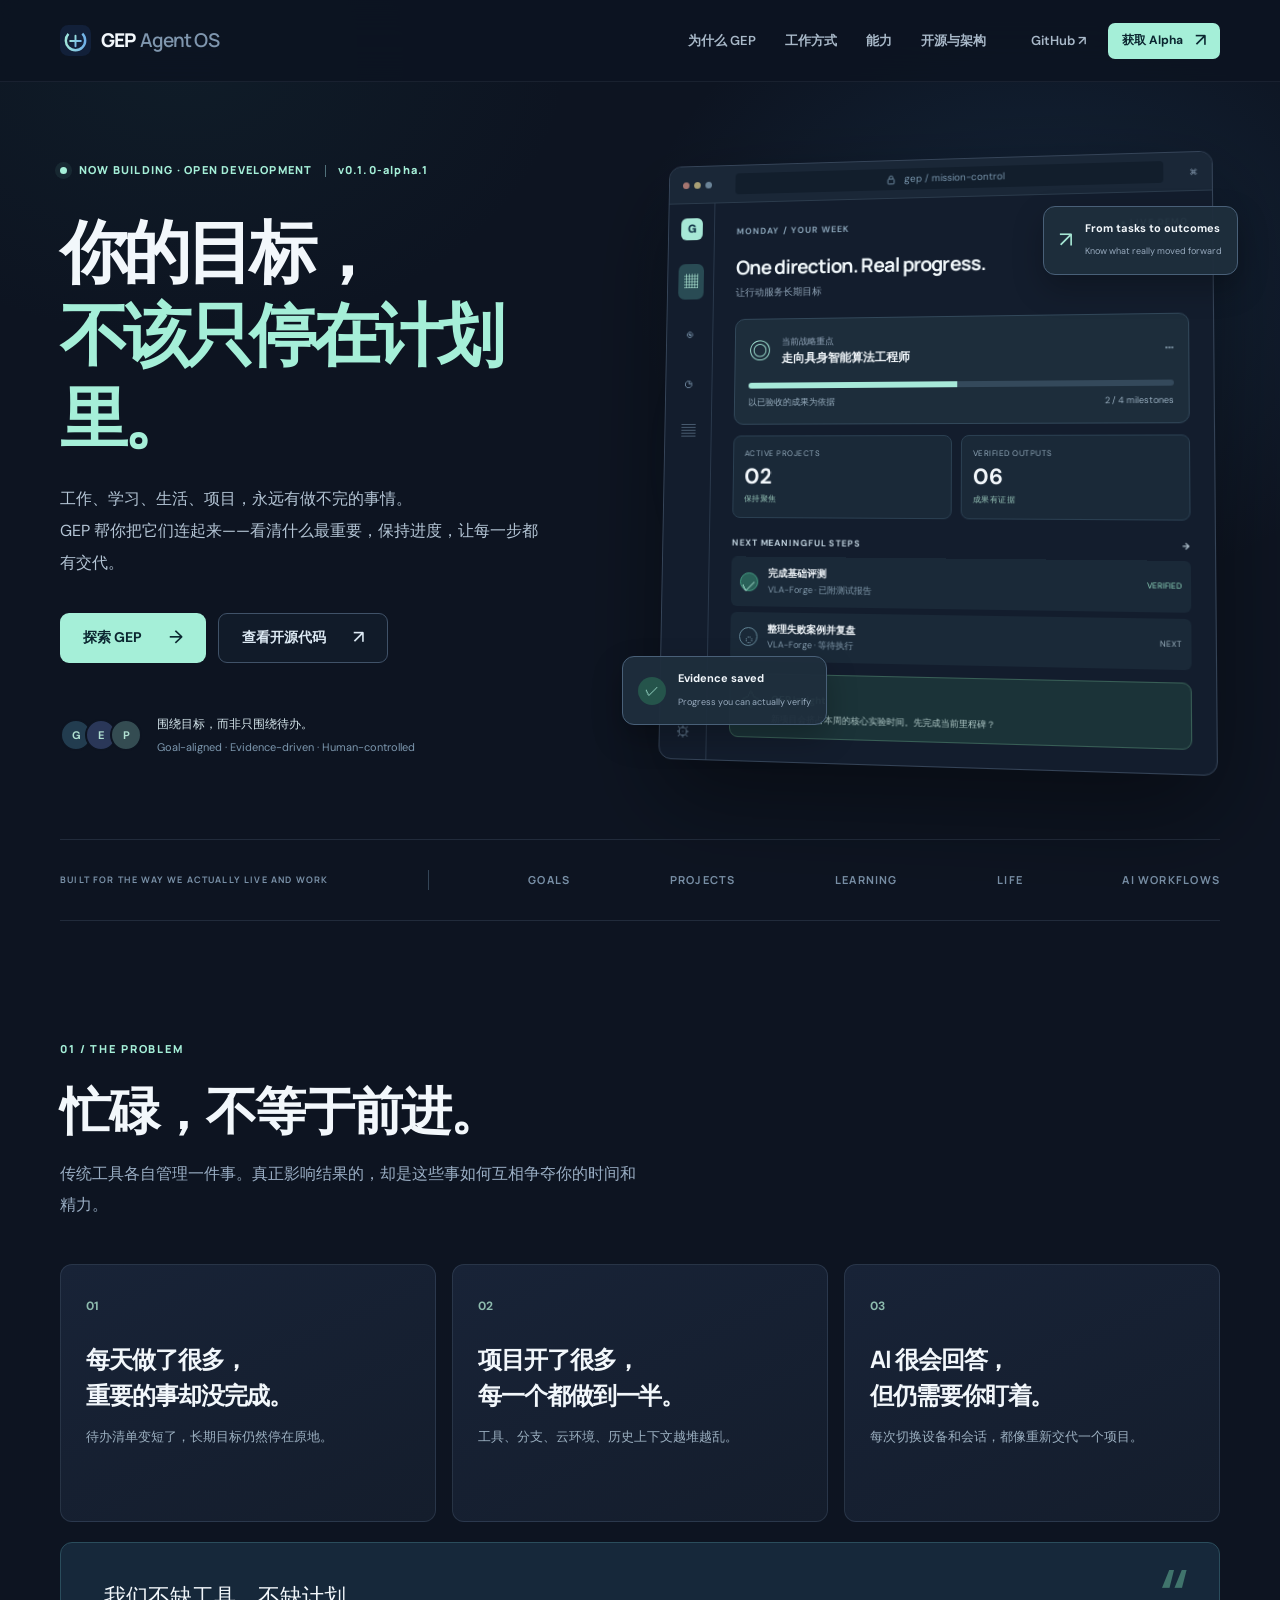
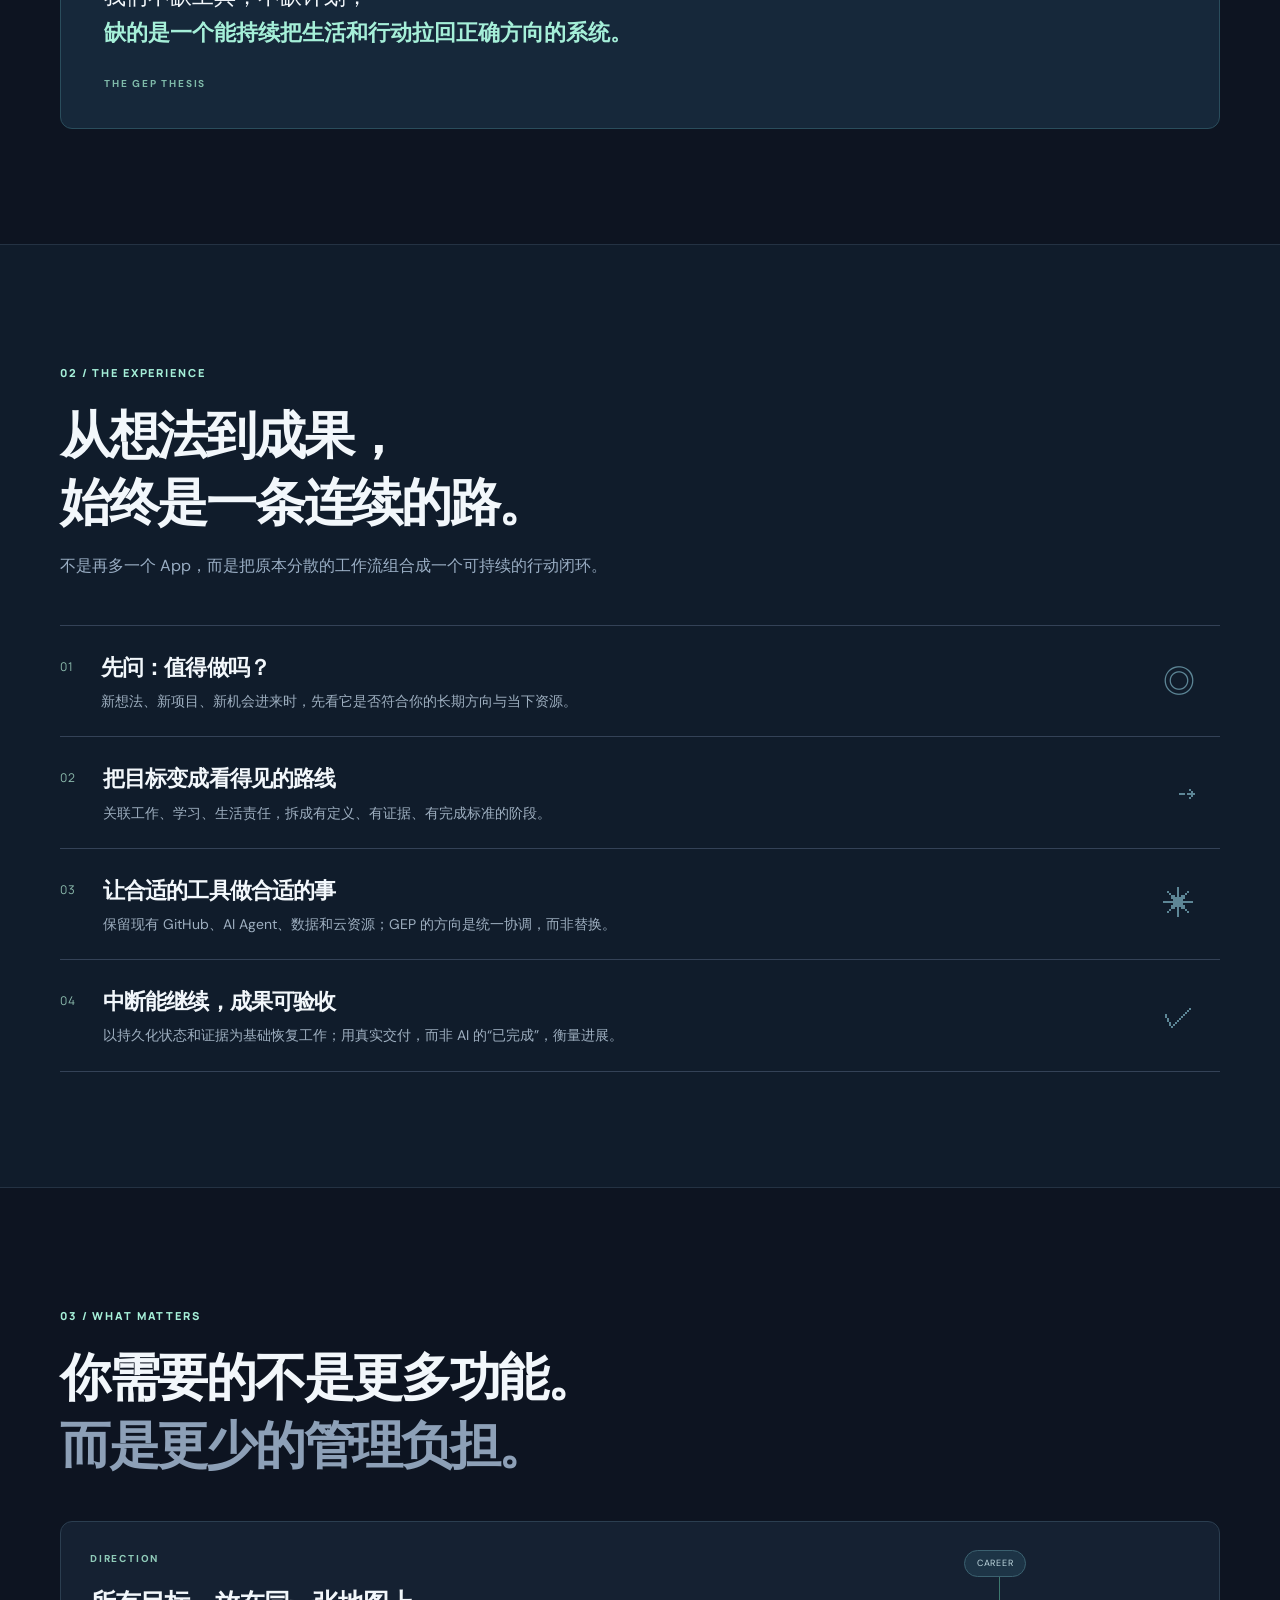
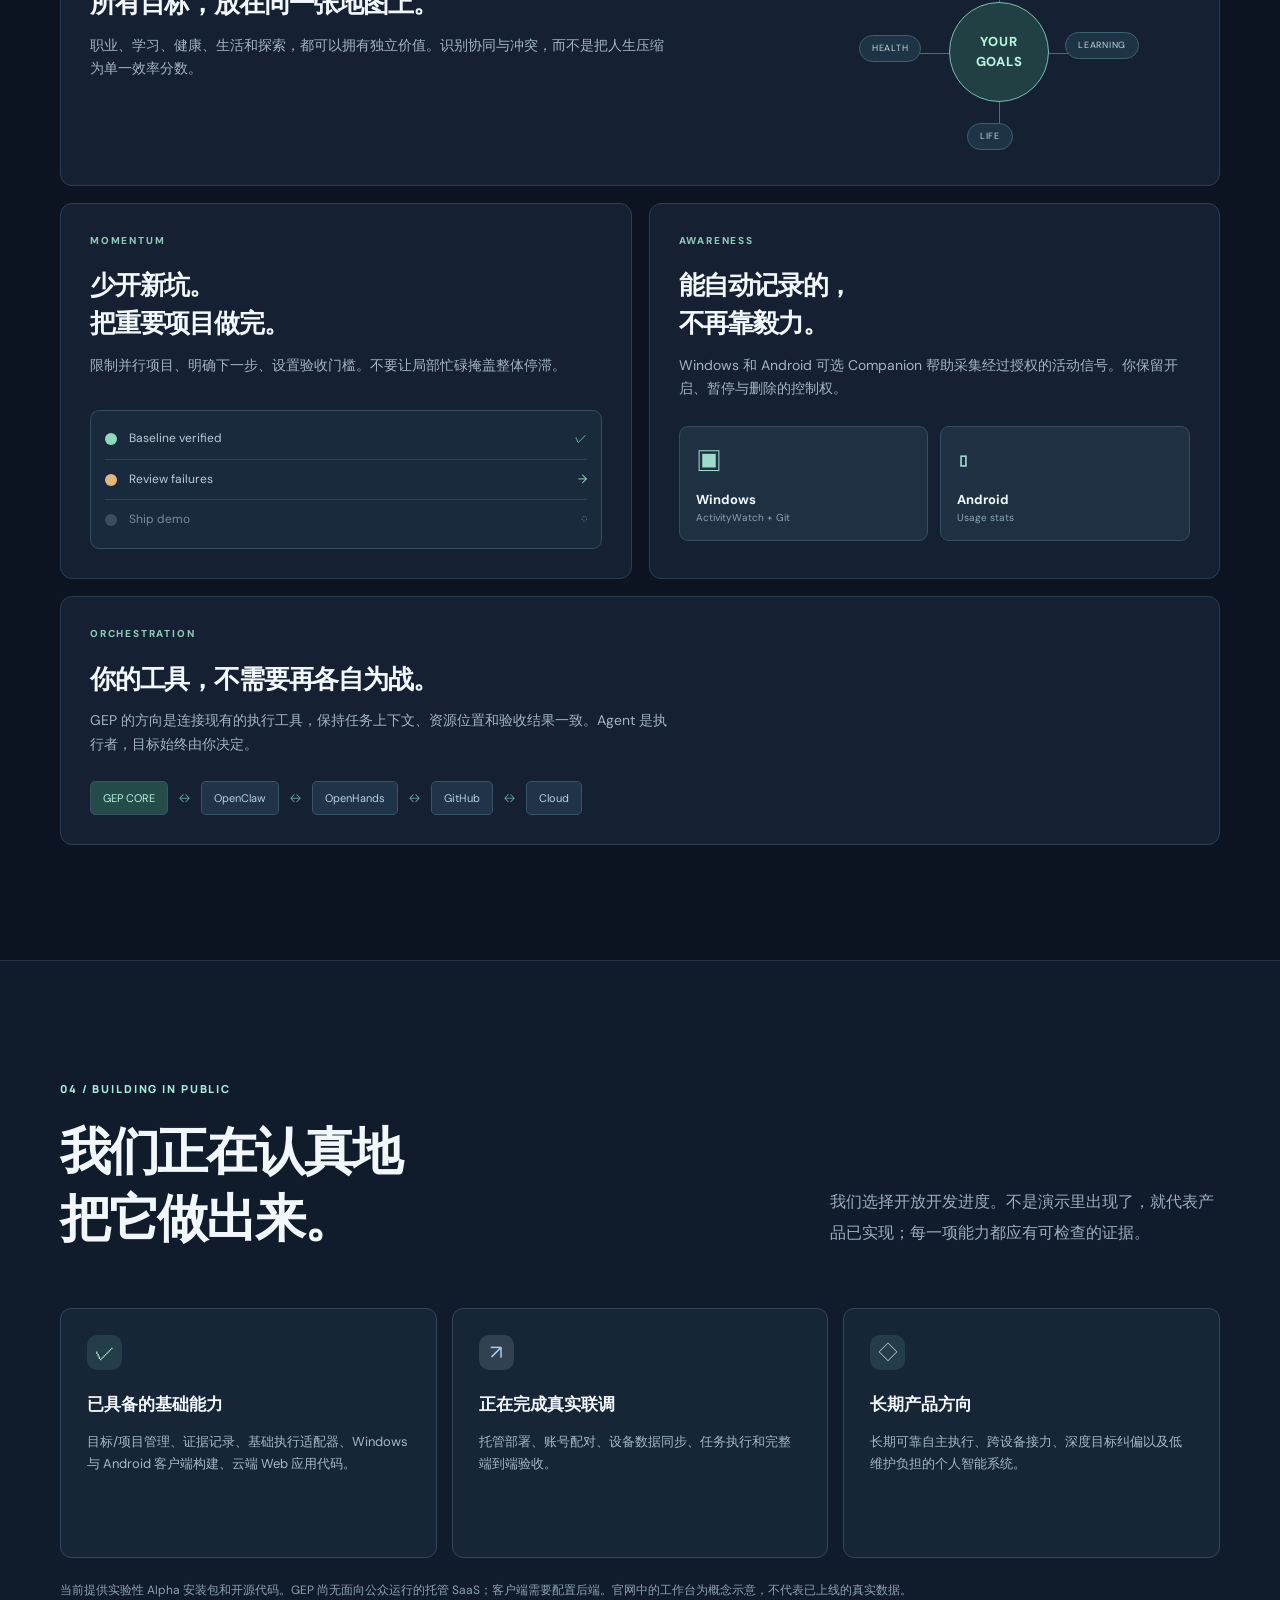
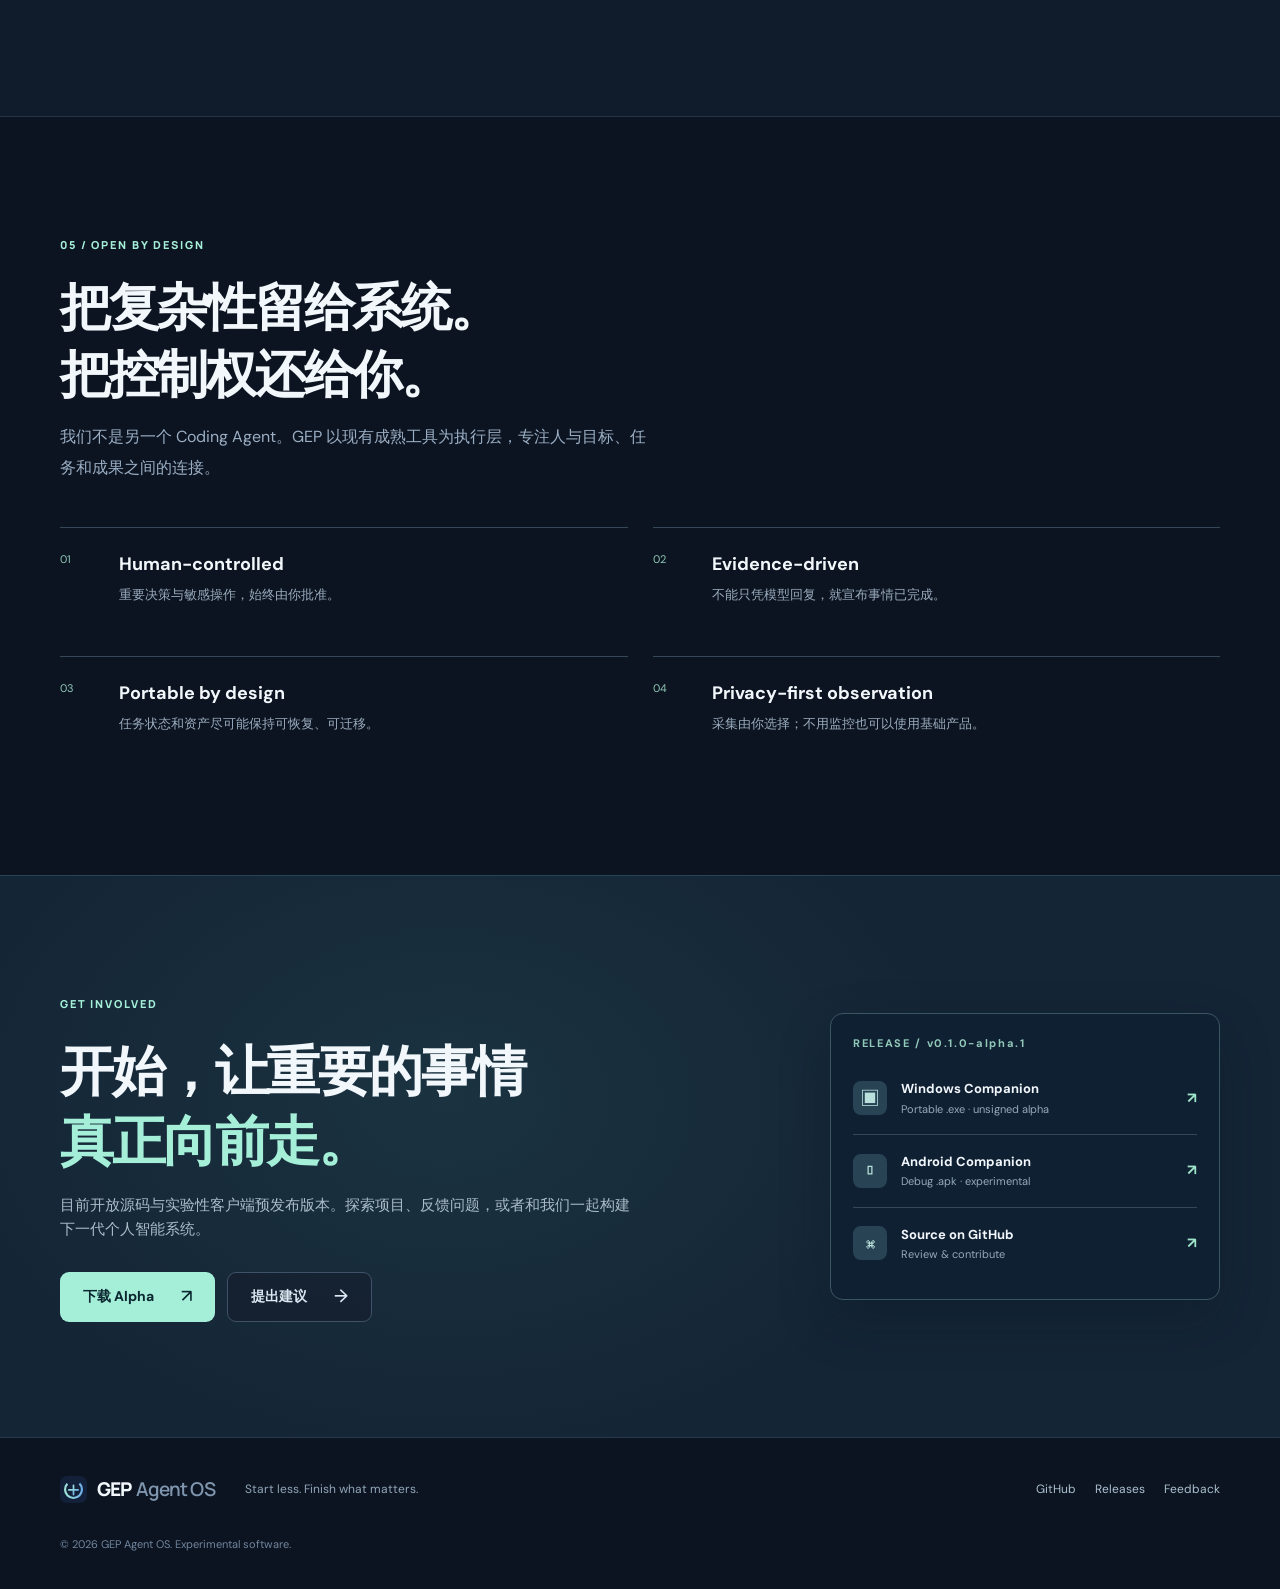
==== index.html @ a4c4f682 "deploy: publish GEP marketing website from site/ to gh-pages root" ====
<!doctype html>
<html lang="zh-CN">
<head>
<meta charset="utf-8"><meta name="viewport" content="width=device-width,initial-scale=1">
<meta name="theme-color" content="#101827">
<meta name="description" content="GEP Agent OS：把目标、工作、学习、生活和 AI 执行整合成一个持续推进的系统。不是做更多，而是做成真正重要的事。">
<meta property="og:type" content="website"><meta property="og:title" content="GEP Agent OS — 把重要的事，真正做成。">
<meta property="og:description" content="围绕长期目标，统筹任务、精力、AI 工具和成果的个人执行系统。">
<title>GEP Agent OS — 把重要的事，真正做成。</title>
<link rel="icon" href="assets/gep-mark.svg" type="image/svg+xml">
<link rel="stylesheet" href="styles.css">
</head>
<body>
<div class="ambient" aria-hidden="true"></div>
<header class="site-header"><div class="shell nav">
<a class="brand" href="#top" aria-label="GEP Agent OS 首页"><img src="assets/gep-mark.svg" width="31" height="31" alt=""><span>GEP<span class="brand-light">Agent OS</span></span></a>
<nav class="desktop-nav" aria-label="主导航"><a href="#problem">为什么 GEP</a><a href="#experience">工作方式</a><a href="#features">能力</a><a href="#open-source">开源与架构</a></nav>
<div class="nav-actions"><a href="https://github.com/Benjamindaoson/gep-agent-os" target="_blank" rel="noopener" class="nav-github">GitHub <span aria-hidden="true">↗</span></a><a class="btn btn-small btn-primary" href="#download">获取 Alpha <span>↗</span></a></div>
</div></header>
<main id="top">
<section class="hero shell">
<div class="hero-copy"><div class="eyebrow"><span class="status-dot"></span> NOW BUILDING · OPEN DEVELOPMENT <span class="eyebrow-divider"></span> v0.1.0-alpha.1</div>
<h1>你的目标，<br><em>不该只停在计划里。</em></h1>
<p class="hero-lead">工作、学习、生活、项目，永远有做不完的事情。<br class="break-desktop">GEP 帮你把它们连起来——看清什么最重要，保持进度，让每一步都有交代。</p>
<div class="hero-buttons"><a class="btn btn-primary" href="#experience">探索 GEP <span>→</span></a><a class="btn btn-outline" href="https://github.com/Benjamindaoson/gep-agent-os" target="_blank" rel="noopener">查看开源代码 <span>↗</span></a></div>
<div class="hero-proof"><div class="avatar-stack"><span>G</span><span>E</span><span>P</span></div><div>围绕目标，而非只围绕待办。<small>Goal-aligned · Evidence-driven · Human-controlled</small></div></div>
</div>
<div class="hero-visual" aria-label="GEP 产品概念工作台">
<div class="halo"></div>
<div class="mock-browser">
<div class="mock-bar"><div class="traffic"><i></i><i></i><i></i></div><span class="mock-address"><svg width="11" height="11" viewBox="0 0 24 24" fill="none" stroke="currentColor" stroke-width="2"><rect x="5" y="10" width="14" height="11" rx="2"/><path d="M8 10V7a4 4 0 0 1 8 0v3"/></svg> gep / mission-control</span><span class="bar-icon">⌘</span></div>
<div class="mock-app"><div class="mock-side"><div class="side-mark">G</div><div class="side-active">▦</div><div>◉</div><div>◷</div><div>▤</div><div class="side-bottom">⚙</div></div>
<div class="mock-content"><div class="mini-top"><span>MONDAY / YOUR WEEK</span><span class="mini-date">● LIVE DEMO</span></div>
<h3>One direction. Real progress.</h3><p class="mini-sub">让行动服务长期目标</p>
<div class="goal-panel"><div class="goal-heading"><span class="goal-symbol">◎</span><div><small>当前战略重点</small><strong>走向具身智能算法工程师</strong></div><span class="goal-more">⋯</span></div><div class="goal-meter"><span></span></div><div class="goal-foot"><span>以已验收的成果为依据</span><span>2 / 4 milestones</span></div></div>
<div class="mini-grid"><div class="stat"><small>ACTIVE PROJECTS</small><strong>02</strong><span>保持聚焦</span></div><div class="stat"><small>VERIFIED OUTPUTS</small><strong>06</strong><span>成果有证据</span></div></div>
<div class="mock-section-title">NEXT MEANINGFUL STEPS <span>→</span></div>
<div class="task-line"><span class="task-check done">✓</span><div><strong>完成基础评测</strong><small>VLA-Forge · 已附测试报告</small></div><span class="task-label">VERIFIED</span></div>
<div class="task-line"><span class="task-check">◌</span><div><strong>整理失败案例并复盘</strong><small>VLA-Forge · 等待执行</small></div><span class="task-label neutral">NEXT</span></div>
<div class="signal"><span>✧</span><div><strong>GEP Insight</strong><p>新项目会挤占本周的核心实验时间。先完成当前里程碑？</p></div></div>
</div></div>
</div>
<div class="floating-card float-top"><span>↗</span><div><strong>From tasks to outcomes</strong><small>Know what really moved forward</small></div></div>
<div class="floating-card float-bottom"><span class="green-round">✓</span><div><strong>Evidence saved</strong><small>Progress you can actually verify</small></div></div>
</div>
</section>
<div class="shell"><div class="trust-line"><span>BUILT FOR THE WAY WE ACTUALLY LIVE AND WORK</span><span class="trust-separator"></span><span>GOALS</span><span>PROJECTS</span><span>LEARNING</span><span>LIFE</span><span>AI WORKFLOWS</span></div></div>

<section id="problem" class="section shell"><div class="section-title"><span class="overline">01 / THE PROBLEM</span><h2>忙碌，不等于前进。</h2><p>传统工具各自管理一件事。真正影响结果的，却是这些事如何互相争夺你的时间和精力。</p></div>
<div class="pain-grid"><article class="pain-card"><span class="pain-icon">01</span><h3>每天做了很多，<br>重要的事却没完成。</h3><p>待办清单变短了，长期目标仍然停在原地。</p></article><article class="pain-card"><span class="pain-icon">02</span><h3>项目开了很多，<br>每一个都做到一半。</h3><p>工具、分支、云环境、历史上下文越堆越乱。</p></article><article class="pain-card"><span class="pain-icon">03</span><h3>AI 很会回答，<br>但仍需要你盯着。</h3><p>每次切换设备和会话，都像重新交代一个项目。</p></article></div>
<div class="problem-statement"><span class="quote-mark">“</span><p>我们不缺工具，不缺计划，<br><strong>缺的是一个能持续把生活和行动拉回正确方向的系统。</strong></p><span class="quote-foot">THE GEP THESIS</span></div>
</section>

<section id="experience" class="section band"><div class="shell"><div class="section-title"><span class="overline">02 / THE EXPERIENCE</span><h2>从想法到成果，<br>始终是一条连续的路。</h2><p>不是再多一个 App，而是把原本分散的工作流组合成一个可持续的行动闭环。</p></div>
<div class="steps"><div class="step"><div class="step-count">01</div><div><h3>先问：值得做吗？</h3><p>新想法、新项目、新机会进来时，先看它是否符合你的长期方向与当下资源。</p></div><span class="step-symbol">◎</span></div>
<div class="step"><div class="step-count">02</div><div><h3>把目标变成看得见的路线</h3><p>关联工作、学习、生活责任，拆成有定义、有证据、有完成标准的阶段。</p></div><span class="step-symbol">⇢</span></div>
<div class="step"><div class="step-count">03</div><div><h3>让合适的工具做合适的事</h3><p>保留现有 GitHub、AI Agent、数据和云资源；GEP 的方向是统一协调，而非替换。</p></div><span class="step-symbol">✳</span></div>
<div class="step"><div class="step-count">04</div><div><h3>中断能继续，成果可验收</h3><p>以持久化状态和证据为基础恢复工作；用真实交付，而非 AI 的“已完成”，衡量进展。</p></div><span class="step-symbol">✓</span></div></div></div></section>

<section id="features" class="section shell"><div class="section-title"><span class="overline">03 / WHAT MATTERS</span><h2>你需要的不是更多功能。<br><span class="muted-h2">而是更少的管理负担。</span></h2></div>
<div class="feature-grid">
<article class="feature feature-wide"><div class="feature-tag">DIRECTION</div><h3>所有目标，放在同一张地图上。</h3><p>职业、学习、健康、生活和探索，都可以拥有独立价值。识别协同与冲突，而不是把人生压缩为单一效率分数。</p><div class="goal-map" aria-hidden="true"><div class="map-center">YOUR<br>GOALS</div><div class="map-node n1">CAREER</div><div class="map-node n2">LEARNING</div><div class="map-node n3">LIFE</div><div class="map-node n4">HEALTH</div><div class="map-line m1"></div><div class="map-line m2"></div><div class="map-line m3"></div><div class="map-line m4"></div></div></article>
<article class="feature"><div class="feature-tag">MOMENTUM</div><h3>少开新坑。<br>把重要项目做完。</h3><p>限制并行项目、明确下一步、设置验收门槛。不要让局部忙碌掩盖整体停滞。</p><div class="stack"><div class="stack-row"><span class="stack-dot"></span><span>Baseline verified</span><span>✓</span></div><div class="stack-row"><span class="stack-dot pending"></span><span>Review failures</span><span>→</span></div><div class="stack-row dim"><span class="stack-dot empty"></span><span>Ship demo</span><span>◌</span></div></div></article>
<article class="feature"><div class="feature-tag">AWARENESS</div><h3>能自动记录的，<br>不再靠毅力。</h3><p>Windows 和 Android 可选 Companion 帮助采集经过授权的活动信号。你保留开启、暂停与删除的控制权。</p><div class="device-cards"><div><span>▣</span><strong>Windows</strong><small>ActivityWatch + Git</small></div><div><span>▯</span><strong>Android</strong><small>Usage stats</small></div></div></article>
<article class="feature feature-wide execution-feature"><div class="feature-tag">ORCHESTRATION</div><h3>你的工具，不需要再各自为战。</h3><p>GEP 的方向是连接现有的执行工具，保持任务上下文、资源位置和验收结果一致。Agent 是执行者，目标始终由你决定。</p><div class="tool-track"><span>GEP CORE</span><span>↔</span><span>OpenClaw</span><span>↔</span><span>OpenHands</span><span>↔</span><span>GitHub</span><span>↔</span><span>Cloud</span></div></article>
</div></section>

<section class="section band status-band" id="status"><div class="shell"><div class="split-heading"><div><span class="overline">04 / BUILDING IN PUBLIC</span><h2>我们正在认真地<br>把它做出来。</h2></div><p>我们选择开放开发进度。不是演示里出现了，就代表产品已实现；每一项能力都应有可检查的证据。</p></div>
<div class="status-grid">
<div class="status-card"><span class="status-mark done">✓</span><strong>已具备的基础能力</strong><p>目标/项目管理、证据记录、基础执行适配器、Windows 与 Android 客户端构建、云端 Web 应用代码。</p></div>
<div class="status-card"><span class="status-mark current">↗</span><strong>正在完成真实联调</strong><p>托管部署、账号配对、设备数据同步、任务执行和完整端到端验收。</p></div>
<div class="status-card"><span class="status-mark later">◇</span><strong>长期产品方向</strong><p>长期可靠自主执行、跨设备接力、深度目标纠偏以及低维护负担的个人智能系统。</p></div>
</div><p class="status-caption">当前提供实验性 Alpha 安装包和开源代码。GEP 尚无面向公众运行的托管 SaaS；客户端需要配置后端。官网中的工作台为概念示意，不代表已上线的真实数据。</p>
</div></section>

<section id="open-source" class="section shell"><div class="section-title"><span class="overline">05 / OPEN BY DESIGN</span><h2>把复杂性留给系统。<br>把控制权还给你。</h2><p>我们不是另一个 Coding Agent。GEP 以现有成熟工具为执行层，专注人与目标、任务和成果之间的连接。</p></div>
<div class="principles"><div><span>01</span><strong>Human-controlled</strong><p>重要决策与敏感操作，始终由你批准。</p></div><div><span>02</span><strong>Evidence-driven</strong><p>不能只凭模型回复，就宣布事情已完成。</p></div><div><span>03</span><strong>Portable by design</strong><p>任务状态和资产尽可能保持可恢复、可迁移。</p></div><div><span>04</span><strong>Privacy-first observation</strong><p>采集由你选择；不用监控也可以使用基础产品。</p></div></div></section>

<section id="download" class="section cta-section"><div class="shell cta-wrap"><div><span class="overline">GET INVOLVED</span><h2>开始，让重要的事情<br><em>真正向前走。</em></h2><p>目前开放源码与实验性客户端预发布版本。探索项目、反馈问题，或者和我们一起构建下一代个人智能系统。</p><div class="cta-buttons"><a class="btn btn-primary" href="https://github.com/Benjamindaoson/gep-agent-os/releases/tag/v0.1.0-alpha.1" target="_blank" rel="noopener">下载 Alpha <span>↗</span></a><a class="btn btn-outline" href="https://github.com/Benjamindaoson/gep-agent-os/issues" target="_blank" rel="noopener">提出建议 <span>→</span></a></div></div><div class="download-panel"><span class="panel-header">RELEASE / v0.1.0-alpha.1</span><a href="https://github.com/Benjamindaoson/gep-agent-os/releases/download/v0.1.0-alpha.1/GEP-Companion-Windows-x64.exe"><span>▣</span><div><strong>Windows Companion</strong><small>Portable .exe · unsigned alpha</small></div><b>↗</b></a><a href="https://github.com/Benjamindaoson/gep-agent-os/releases/download/v0.1.0-alpha.1/GEP-Companion-Android-debug.apk"><span>▯</span><div><strong>Android Companion</strong><small>Debug .apk · experimental</small></div><b>↗</b></a><a href="https://github.com/Benjamindaoson/gep-agent-os"><span>⌘</span><div><strong>Source on GitHub</strong><small>Review & contribute</small></div><b>↗</b></a></div></div></section>
</main>
<footer class="site-footer"><div class="shell footer-inner"><a class="brand" href="#top"><img src="assets/gep-mark.svg" width="27" height="27" alt=""><span>GEP<span class="brand-light">Agent OS</span></span></a><span>Start less. Finish what matters.</span><div><a href="https://github.com/Benjamindaoson/gep-agent-os">GitHub</a><a href="https://github.com/Benjamindaoson/gep-agent-os/releases">Releases</a><a href="https://github.com/Benjamindaoson/gep-agent-os/issues">Feedback</a></div><small>© <span id="year">2026</span> GEP Agent OS. Experimental software.</small></div></footer>
<script>document.getElementById('year').textContent=new Date().getFullYear();</script>
</body></html>
---- styles.css ----
@import url('https://fonts.googleapis.com/css2?family=DM+Sans:wght@400;500;600;700&family=Manrope:wght@400;500;600;700;800&display=swap');
:root{--bg:#0d1421;--panel:#131d2d;--panel2:#182337;--line:rgba(172,199,227,.13);--white:#f2f7fb;--muted:#9aaec4;--mint:#a5efd8;--blue:#86bce9}
*{box-sizing:border-box}html{scroll-behavior:smooth;scroll-padding-top:90px}body{margin:0;background:var(--bg);color:var(--white);font-family:'DM Sans','Arial','PingFang SC','Microsoft Yahei',sans-serif;font-size:15px;line-height:1.65;overflow-x:hidden}a{text-decoration:none;color:inherit}button,a{-webkit-tap-highlight-color:transparent}a:focus-visible{outline:2px solid var(--mint);outline-offset:5px;border-radius:4px}.shell{width:min(1160px,calc(100% - 52px));margin:0 auto}.ambient{position:absolute;z-index:-1;width:100%;height:920px;top:0;pointer-events:none;background:radial-gradient(ellipse 540px 430px at 81% 30%,rgba(46,107,160,.19),transparent 75%),radial-gradient(ellipse 520px 380px at 14% 6%,rgba(32,84,90,.13),transparent 75%)}
.site-header{height:82px;border-bottom:1px solid rgba(174,195,216,.08);position:sticky;top:0;z-index:50;background:rgba(13,20,33,.88);backdrop-filter:blur(20px)}.nav{height:100%;display:flex;align-items:center;gap:45px}.brand{display:inline-flex;align-items:center;gap:10px;font-family:Manrope,sans-serif;font-weight:800;white-space:nowrap;letter-spacing:-.06em;font-size:19px}.brand img{display:block}.brand-light{color:#7f96ae;font-weight:600;margin-left:5px;letter-spacing:-.045em}.desktop-nav{display:flex;gap:29px;align-items:center;margin-left:auto}.desktop-nav a,.nav-github{color:#a9b9c9;font-size:13px;font-weight:600;transition:color .2s}.desktop-nav a:hover,.nav-github:hover{color:#fff}.nav-actions{display:flex;gap:22px;align-items:center}.btn{display:inline-flex;align-items:center;justify-content:center;gap:27px;min-height:50px;padding:0 23px;border-radius:9px;font-size:14px;font-weight:700;transition:transform .2s,background .2s,box-shadow .2s}.btn:hover{transform:translateY(-2px)}.btn span{font-size:18px;font-weight:500}.btn-primary{background:var(--mint);color:#0b2630}.btn-primary:hover{box-shadow:0 9px 35px rgba(142,231,202,.13);background:#baffdf}.btn-outline{border:1px solid #405268;background:rgba(20,30,46,.7);color:#dce9f3}.btn-outline:hover{background:#1e3043}.btn-small{min-height:36px;padding:0 14px;gap:12px;border-radius:7px;font-size:12px}
.hero{min-height:675px;display:grid;grid-template-columns:.98fr 1.02fr;gap:30px;align-items:center;padding-top:72px;padding-bottom:76px}.hero-copy{position:relative;z-index:2}.eyebrow,.overline{font-size:11px;letter-spacing:.17em;color:var(--mint);font-family:Manrope,Arial,sans-serif;font-weight:800}.eyebrow{display:flex;align-items:center;gap:12px;letter-spacing:.11em}.status-dot{width:7px;height:7px;background:var(--mint);border-radius:50%;box-shadow:0 0 0 5px rgba(142,231,202,.08)}.eyebrow-divider{width:1px;height:12px;background:#51717b}.hero h1,h2,h3{font-family:Manrope,'PingFang SC','Microsoft Yahei',sans-serif;letter-spacing:-.045em}.hero h1{font-size:clamp(43px,5.3vw,70px);line-height:1.23;letter-spacing:-.075em;font-weight:800;margin:29px 0 24px}.hero h1 em,.cta-wrap h2 em{font-style:normal;color:var(--mint)}.hero-lead{max-width:490px;font-size:16px;line-height:2;color:#b4c5d5;margin:0}.hero-buttons{display:flex;gap:12px;margin-top:34px}.hero-proof{display:flex;align-items:center;gap:15px;margin-top:52px;font-size:12px;color:#d6e7ed}.hero-proof small{display:block;color:#7c97ae;margin-top:3px;font-size:11px}.avatar-stack{display:flex;padding-left:7px}.avatar-stack span{width:32px;height:32px;border-radius:50%;background:#223c4f;border:2px solid #0d1421;margin-left:-7px;display:flex;align-items:center;justify-content:center;font-weight:700;color:#b0dfd1;font-size:11px}.avatar-stack span:nth-child(2){background:#2a3758}.avatar-stack span:nth-child(3){background:#344c52}
.hero-visual{position:relative;min-height:505px;display:flex;align-items:center;justify-content:center}.halo{position:absolute;width:600px;height:530px;background:radial-gradient(ellipse,rgba(58,119,174,.22),transparent 66%);filter:blur(10px)}.mock-browser{position:relative;width:100%;max-width:554px;transform:perspective(1050px) rotateY(-6deg) rotateX(3deg);box-shadow:0 38px 95px rgba(0,0,0,.42);border:1px solid #354458;border-radius:13px;overflow:hidden;background:#131d2d}.mock-bar{height:39px;background:#1a2737;border-bottom:1px solid #2b3b4c;display:flex;align-items:center;padding:0 14px;gap:25px}.traffic{display:flex;gap:5px}.traffic i{height:7px;width:7px;background:#6b8498;border-radius:50%}.traffic i:first-child{background:#a57570}.traffic i:nth-child(2){background:#a9a075}.mock-address{height:22px;background:#121e2c;border-radius:4px;display:flex;gap:8px;align-items:center;justify-content:center;flex:1;color:#7895ac;font-size:10px}.bar-icon{color:#6f8296}.mock-app{display:flex;min-height:401px}.mock-side{width:49px;border-right:1px solid #2a394c;display:flex;align-items:center;flex-direction:column;gap:25px;padding-top:15px;font-size:15px;color:#6e879e}.side-mark{height:23px;width:23px;border-radius:6px;background:#a7e8d6;color:#123547;display:grid;place-items:center;font-weight:900;font-size:12px}.side-active{color:#b9f3de;background:#294b54;padding:6px;border-radius:7px}.side-bottom{margin-top:auto;margin-bottom:15px}.mock-content{flex:1;min-width:0;padding:23px}.mini-top{font-size:9px;letter-spacing:.12em;color:#88a2b6;display:flex;justify-content:space-between;font-weight:700}.mini-date{color:#98e2cd}.mock-content h3{margin:13px 0 0;font-size:20px;color:#f0f7fa}.mini-sub{font-size:10px;color:#90a4b7;margin:2px 0 19px}.goal-panel{background:#1d2d3b;border:1px solid #32485a;border-radius:10px;padding:14px}.goal-heading{display:flex;gap:11px;align-items:center}.goal-symbol{font-size:23px;color:#a6ead9}.goal-heading div{flex:1}.goal-heading small{display:block;color:#94a7bb;font-size:9px}.goal-heading strong{display:block;font-size:12px}.goal-more{color:#8299aa}.goal-meter{height:6px;border-radius:8px;background:#34495b;overflow:hidden;margin-top:13px}.goal-meter span{display:block;width:50%;height:100%;background:#a7e9d9}.goal-foot{display:flex;justify-content:space-between;color:#99afc0;font-size:9px;margin-top:7px}.mini-grid{display:grid;grid-template-columns:1fr 1fr;gap:9px;margin:11px 0 18px}.stat{background:#1a2938;border:1px solid #2b4052;border-radius:8px;padding:11px}.stat small,.stat span{font-size:8px;color:#93aabb;display:block;letter-spacing:.06em}.stat strong{display:block;font-size:22px;line-height:1.5}.stat span{color:#99c7ba}.mock-section-title{font-size:9px;letter-spacing:.1em;font-weight:700;color:#bdcfdb;display:flex;justify-content:space-between;margin-bottom:7px}.task-line{display:flex;gap:10px;align-items:center;background:#1a2938;border-radius:6px;padding:9px;margin-bottom:6px}.task-check{border:1px solid #638697;width:19px;height:19px;border-radius:50%;display:grid;place-items:center;color:#95b8c9}.task-check.done{background:#2a6159;border-color:#449b82;color:#c5ffeb}.task-line div{flex:1}.task-line strong{font-size:10px;display:block}.task-line small{font-size:9px;color:#829aac;display:block}.task-label{font-size:8px;color:#98e3c7}.task-label.neutral{color:#9fb5c3}.signal{display:flex;gap:11px;padding:11px 12px;border:1px solid #396057;background:#1b3338;border-radius:9px;margin-top:12px}.signal>span{color:#a3f1d1;font-size:19px}.signal strong{font-size:10px;color:#b1f1d4}.signal p{font-size:9px;margin:2px 0 0;line-height:1.5;color:#b3ccca}.floating-card{position:absolute;z-index:4;background:rgba(31,46,61,.96);border:1px solid #496078;box-shadow:0 13px 30px rgba(0,0,0,.25);border-radius:12px;padding:12px 15px;display:flex;align-items:center;gap:12px}.floating-card>span{font-size:22px;color:#a6e6d4}.floating-card strong{font-size:11px;display:block}.floating-card small{font-size:9px;color:#98abbe}.float-top{right:-18px;top:52px}.float-bottom{left:-22px;bottom:38px}.green-round{display:grid;place-items:center;background:#25544b;border-radius:50%;height:28px;width:28px;font-size:14px!important}
.trust-line{min-height:82px;display:flex;align-items:center;justify-content:space-between;gap:15px;border-top:1px solid var(--line);border-bottom:1px solid var(--line);color:#7990a7;font-family:Manrope,sans-serif;font-weight:700;font-size:11px;letter-spacing:.11em}.trust-line>span:first-child{font-size:9px;letter-spacing:.13em}.trust-separator{height:20px;width:1px;background:#344557}
.section{padding:115px 0}.section-title{max-width:660px;margin-bottom:44px}.section-title h2,.split-heading h2{font-size:clamp(34px,4.4vw,51px);line-height:1.32;font-weight:800;margin:15px 0 14px}.section-title p,.split-heading>p{color:var(--muted);font-size:16px;line-height:1.9;max-width:590px}.pain-grid{display:grid;grid-template-columns:repeat(3,1fr);gap:16px}.pain-card{padding:28px 25px 35px;border:1px solid var(--line);background:linear-gradient(155deg,#182337,#141d2c);border-radius:12px;min-height:258px}.pain-icon{font-size:12px;color:#8dbbae;font-weight:700}.pain-card h3{font-size:24px;line-height:1.5;margin:23px 0 13px}.pain-card p{color:#9cb0c1;font-size:13px;margin:0}.problem-statement{margin-top:20px;background:#16283a;border:1px solid #2a4d5c;border-radius:12px;padding:36px 43px;position:relative}.quote-mark{position:absolute;top:16px;right:30px;font-size:80px;color:#40746c;line-height:1}.problem-statement p{font-size:22px;line-height:1.65;margin:0}.problem-statement strong{color:var(--mint)}.quote-foot{font-size:10px;letter-spacing:.18em;color:#80bbaa;display:block;margin-top:24px;font-weight:700}
.band{background:#101c2b;border-top:1px solid var(--line);border-bottom:1px solid var(--line)}.steps{border-top:1px solid #344257}.step{display:flex;gap:28px;align-items:center;border-bottom:1px solid #344257;padding:23px 0}.step-count{font-size:12px;color:#8cbbad;font-family:Manrope;letter-spacing:.06em;align-self:flex-start;padding-top:8px}.step>div:nth-child(2){flex:1}.step h3{font-size:22px;margin:0 0 5px}.step p{color:#9eafc0;margin:0;max-width:720px;font-size:14px}.step-symbol{font-size:32px;color:#5d8696;margin-right:25px}
.muted-h2{color:#8da0b7}.feature-grid{display:grid;grid-template-columns:1fr 1fr;gap:17px}.feature{background:#152132;border:1px solid #2b3e50;border-radius:12px;padding:29px;min-height:320px;overflow:hidden;position:relative}.feature-wide{grid-column:span 2;min-height:265px}.feature-tag{font-size:10px;letter-spacing:.18em;color:#8fcab8;font-weight:800}.feature h3{font-size:26px;line-height:1.45;margin:17px 0 12px}.feature p{font-size:14px;color:#a1b4c6;max-width:580px;margin:0}.goal-map{position:absolute;right:80px;top:18px;height:220px;width:280px}.map-center{height:100px;width:100px;display:grid;place-content:center;text-align:center;line-height:1.5;position:absolute;left:90px;top:62px;border:1px solid #75bdae;border-radius:50%;background:#214044;color:#b9f4df;font-weight:800;letter-spacing:.06em;font-size:13px;z-index:2}.map-node{position:absolute;border:1px solid #3b6170;background:#1d3446;color:#bfd8df;border-radius:20px;padding:5px 12px;font-size:9px;letter-spacing:.08em;z-index:3}.n1{top:10px;left:105px}.n2{top:92px;right:0}.n3{bottom:10px;left:108px}.n4{top:95px;left:0}.map-line{width:1px;height:65px;background:#3c786e;position:absolute;left:140px;top:21px}.m2{transform:rotate(90deg);top:81px;left:198px}.m3{top:145px}.m4{transform:rotate(90deg);top:81px;left:82px}.stack{margin-top:33px;background:#192a3c;border:1px solid #344c5f;border-radius:9px;padding:8px 14px}.stack-row{display:flex;align-items:center;gap:12px;padding:10px 0;border-bottom:1px solid #2d4556;color:#b7cbda;font-size:12px}.stack-row:last-child{border:0}.stack-row span:last-child{margin-left:auto;color:#94d9c1}.stack-row.dim{opacity:.6}.stack-dot{height:12px;width:12px;border-radius:50%;background:#8fd9bd}.stack-dot.pending{background:#e0b87e}.stack-dot.empty{background:#526779}.device-cards{display:flex;gap:12px;margin-top:26px}.device-cards>div{background:#1f3043;border:1px solid #334e63;border-radius:9px;display:flex;flex-direction:column;padding:13px 16px;flex:1}.device-cards span{font-size:26px;color:#9cdbcc}.device-cards strong{font-size:13px;margin-top:6px}.device-cards small{color:#8ca4b9;font-size:10px}.execution-feature{min-height:245px}.tool-track{display:flex;align-items:center;flex-wrap:wrap;gap:9px;margin-top:25px}.tool-track span{background:#203348;color:#b6d2df;border:1px solid #365568;border-radius:5px;padding:7px 12px;font-size:11px}.tool-track span:nth-child(even){border:0;background:transparent;color:#66a69d;padding:2px}.tool-track span:first-child{background:#264c49;color:#b3f5df}
.split-heading{display:flex;justify-content:space-between;align-items:end;gap:50px;margin-bottom:44px}.split-heading>p{max-width:390px}.status-grid{display:grid;grid-template-columns:repeat(3,1fr);gap:15px}.status-card{border:1px solid #33465b;background:#172637;border-radius:11px;padding:26px;min-height:250px}.status-card strong{font-size:17px;display:block;margin-top:20px}.status-card p{font-size:13px;color:#a3b8c8}.status-mark{display:grid;place-items:center;height:35px;width:35px;border-radius:10px;background:#233e48;color:#aaf3da;font-size:20px}.status-mark.current{background:#324151;color:#a6cdef}.status-mark.later{color:#c6cddc}.status-caption{font-size:12px;color:#8da2b2;margin:23px 0 0}.principles{display:grid;grid-template-columns:1fr 1fr;gap:25px}.principles>div{padding:22px 0;border-top:1px solid #34485a;display:grid;grid-template-columns:43px 1fr;column-gap:16px}.principles span{font-size:11px;color:#8fc8b6}.principles strong{font-size:18px}.principles p{grid-column:2;margin:4px 0;color:#9aacbe;font-size:13px}
.cta-section{background:radial-gradient(ellipse 600px 420px at 35% 40%,rgba(54,106,107,.20),transparent 85%),#142536;border-top:1px solid #284556}.cta-wrap{display:grid;grid-template-columns:1fr 390px;gap:70px;align-items:center}.cta-wrap h2{font-size:clamp(36px,4.7vw,54px);line-height:1.3;margin:18px 0}.cta-wrap p{max-width:570px;color:#aabdc9;font-size:15px}.cta-buttons{display:flex;gap:12px;flex-wrap:wrap;margin-top:30px}.download-panel{background:#102033;border:1px solid #3a5564;border-radius:13px;padding:20px 22px;box-shadow:0 20px 50px #0c142448}.panel-header{display:block;font-size:11px;letter-spacing:.15em;color:#91c9b9;font-weight:700;margin-bottom:10px}.download-panel a{display:flex;gap:14px;align-items:center;padding:16px 0;border-bottom:1px solid #34485a}.download-panel a:last-child{border:0}.download-panel a>span{width:34px;height:34px;background:#274354;border-radius:8px;display:grid;place-items:center;color:#b8dfda;font-size:20px}.download-panel a>div{flex:1}.download-panel strong{display:block;font-size:13px}.download-panel small{display:block;color:#94a9bb;font-size:11px}.download-panel b{color:#9ee5c9}.download-panel a:hover strong{color:var(--mint)}
.site-footer{border-top:1px solid #283849;padding:36px 0}.footer-inner{display:flex;align-items:center;gap:30px;flex-wrap:wrap}.footer-inner>span{color:#91a6b8;font-size:12px}.footer-inner>div{margin-left:auto;display:flex;gap:19px;color:#abc0cf;font-size:12px}.footer-inner a:hover{color:var(--mint)}.footer-inner small{flex-basis:100%;color:#71869e;font-size:11px}
@media(max-width:1100px){.desktop-nav{gap:15px}.nav{gap:18px}.goal-map{right:0;opacity:.7}.hero h1{font-size:55px}.float-top{right:0}.float-bottom{left:0}}@media(max-width:900px){.desktop-nav{display:none}.nav-actions{margin-left:auto}.hero{grid-template-columns:1fr;gap:25px;padding-top:70px}.hero-visual{max-width:590px;margin:0 auto;width:100%;min-height:480px}.hero h1{font-size:clamp(43px,7vw,62px)}.trust-line{flex-wrap:wrap;justify-content:center;padding:20px 0}.trust-line>span:first-child{width:100%;text-align:center}.trust-separator{display:none}.cta-wrap{grid-template-columns:1fr;gap:40px}.download-panel{max-width:530px}.goal-map{right:30px}}@media(max-width:650px){.shell{width:calc(100% - 36px)}.site-header{height:67px}.nav-github{display:none}.hero{padding:55px 0 55px;min-height:0}.hero h1{font-size:44px;margin:22px 0}.hero-lead{font-size:14px}.break-desktop{display:none}.hero-buttons{gap:9px;flex-wrap:wrap}.btn{padding:0 17px;font-size:12px;min-height:46px;gap:12px}.hero-proof{margin-top:31px}.hero-visual{min-height:375px}.mock-browser{transform:none;max-width:500px}.mock-app{min-height:370px}.mock-content{padding:14px}.mock-side{width:35px}.goal-panel{padding:10px}.floating-card{display:none}.mini-top{font-size:8px}.mock-content h3{font-size:17px}.mini-grid{margin-bottom:12px}.goal-foot{font-size:8px}.trust-line{font-size:9px;gap:13px}.section{padding:78px 0}.section-title{margin-bottom:27px}.section-title h2,.split-heading h2{font-size:34px}.section-title p{font-size:14px}.pain-grid,.status-grid,.feature-grid,.principles{grid-template-columns:1fr}.pain-card{min-height:0;padding:26px}.pain-card h3{font-size:23px}.problem-statement{padding:28px 24px}.problem-statement p{font-size:18px}.step{gap:12px}.step h3{font-size:18px}.step p{font-size:12px}.step-symbol{display:none}.feature-wide{grid-column:auto}.feature{min-height:300px}.goal-map{position:relative;right:auto;top:auto;margin:30px auto 0}.feature-wide{min-height:0}.execution-feature{min-height:0}.tool-track{gap:5px}.tool-track span{font-size:9px;padding:5px 7px}.split-heading{display:block}.status-grid{gap:12px}.status-card{min-height:0}.principles{gap:0}.cta-wrap h2{font-size:35px}.footer-inner{gap:18px}.footer-inner>div{margin-left:0;width:100%}.footer-inner>span{flex-basis:100%}}
@media(prefers-reduced-motion:reduce){html{scroll-behavior:auto}.btn{transition:none}.btn:hover{transform:none}}
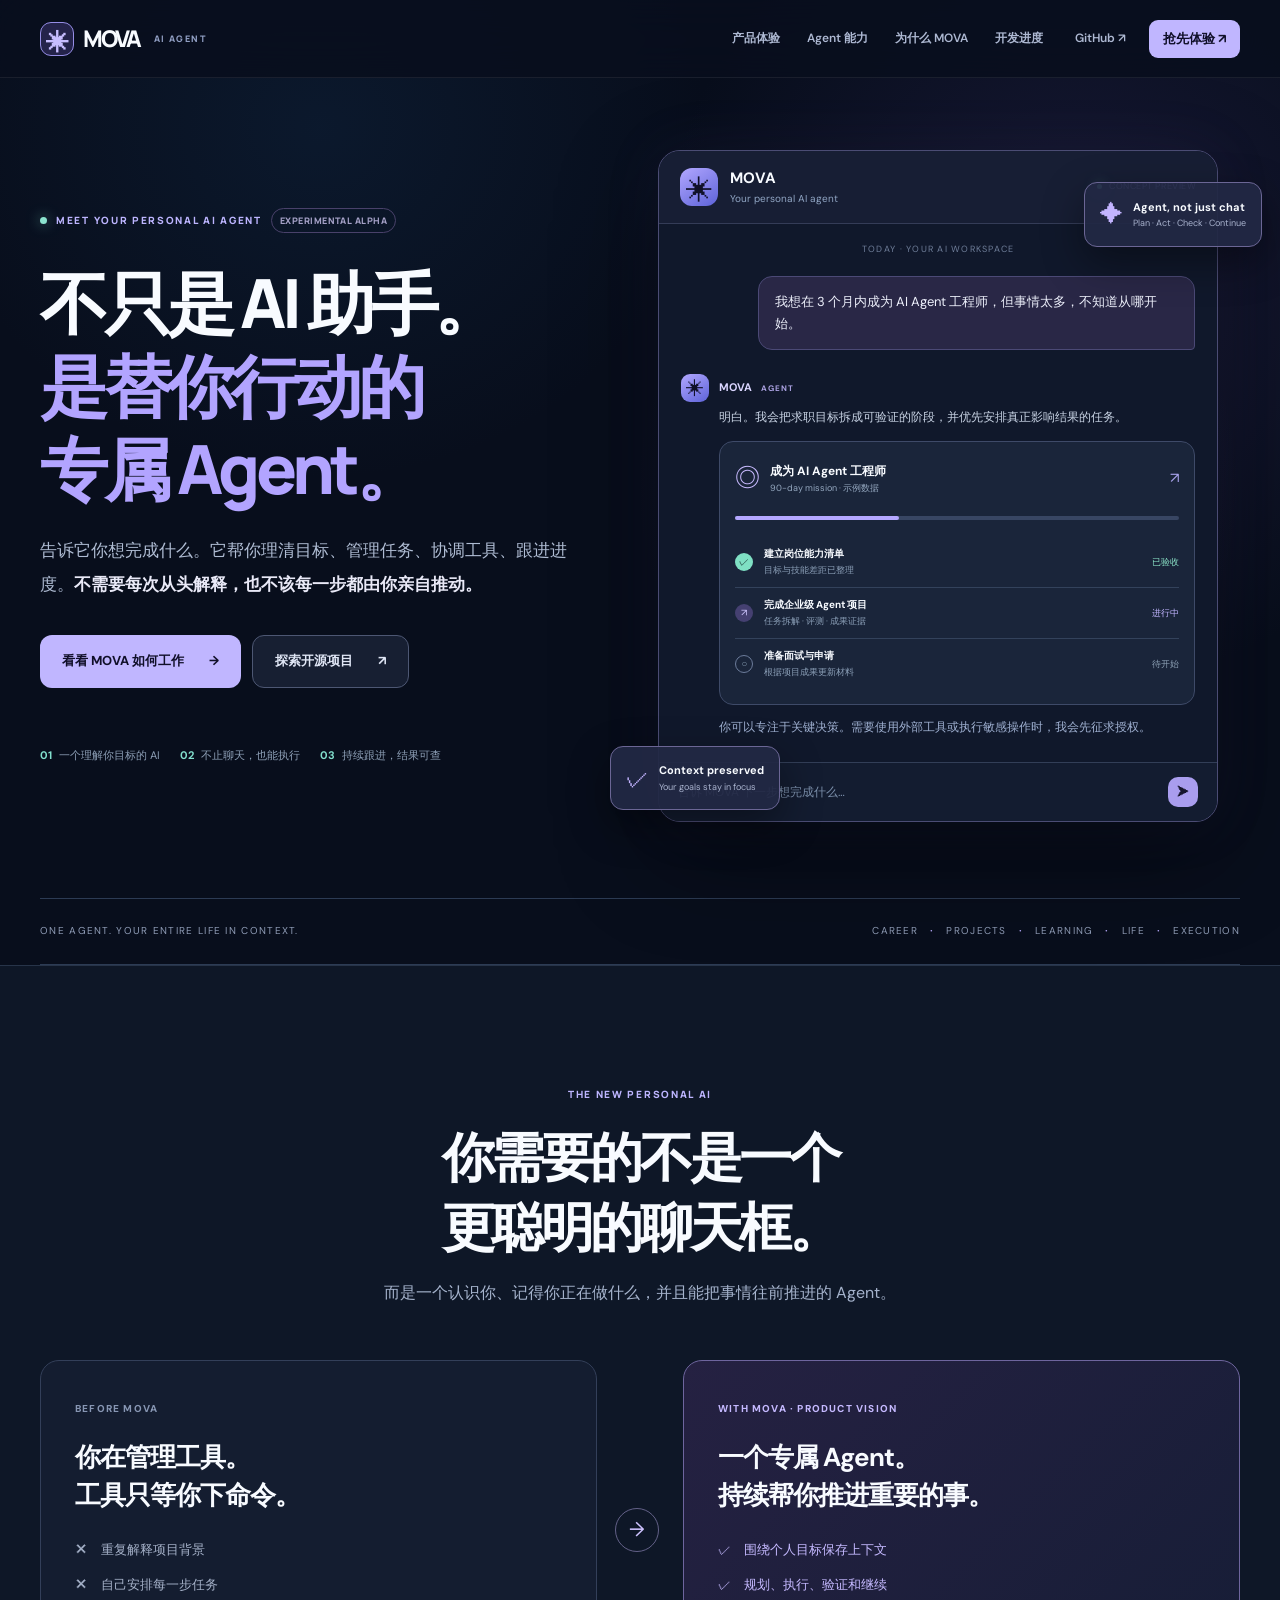
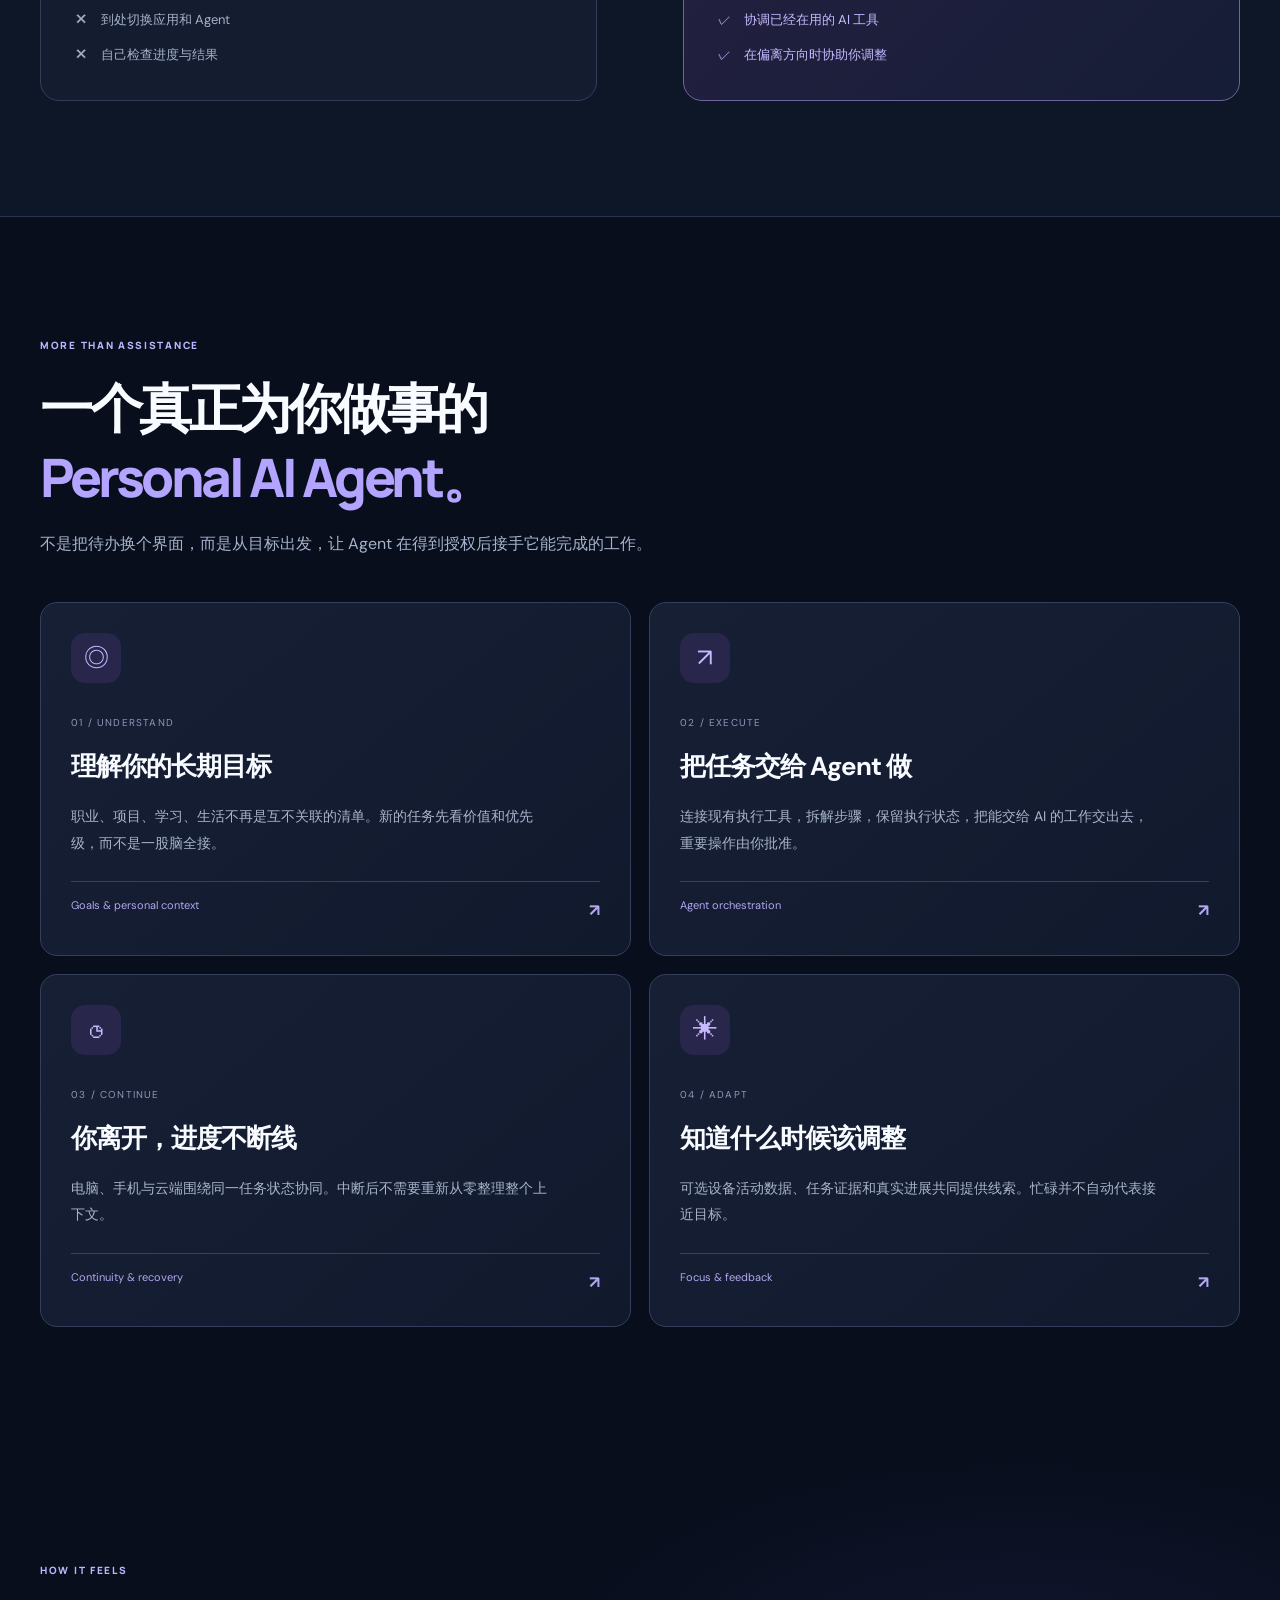
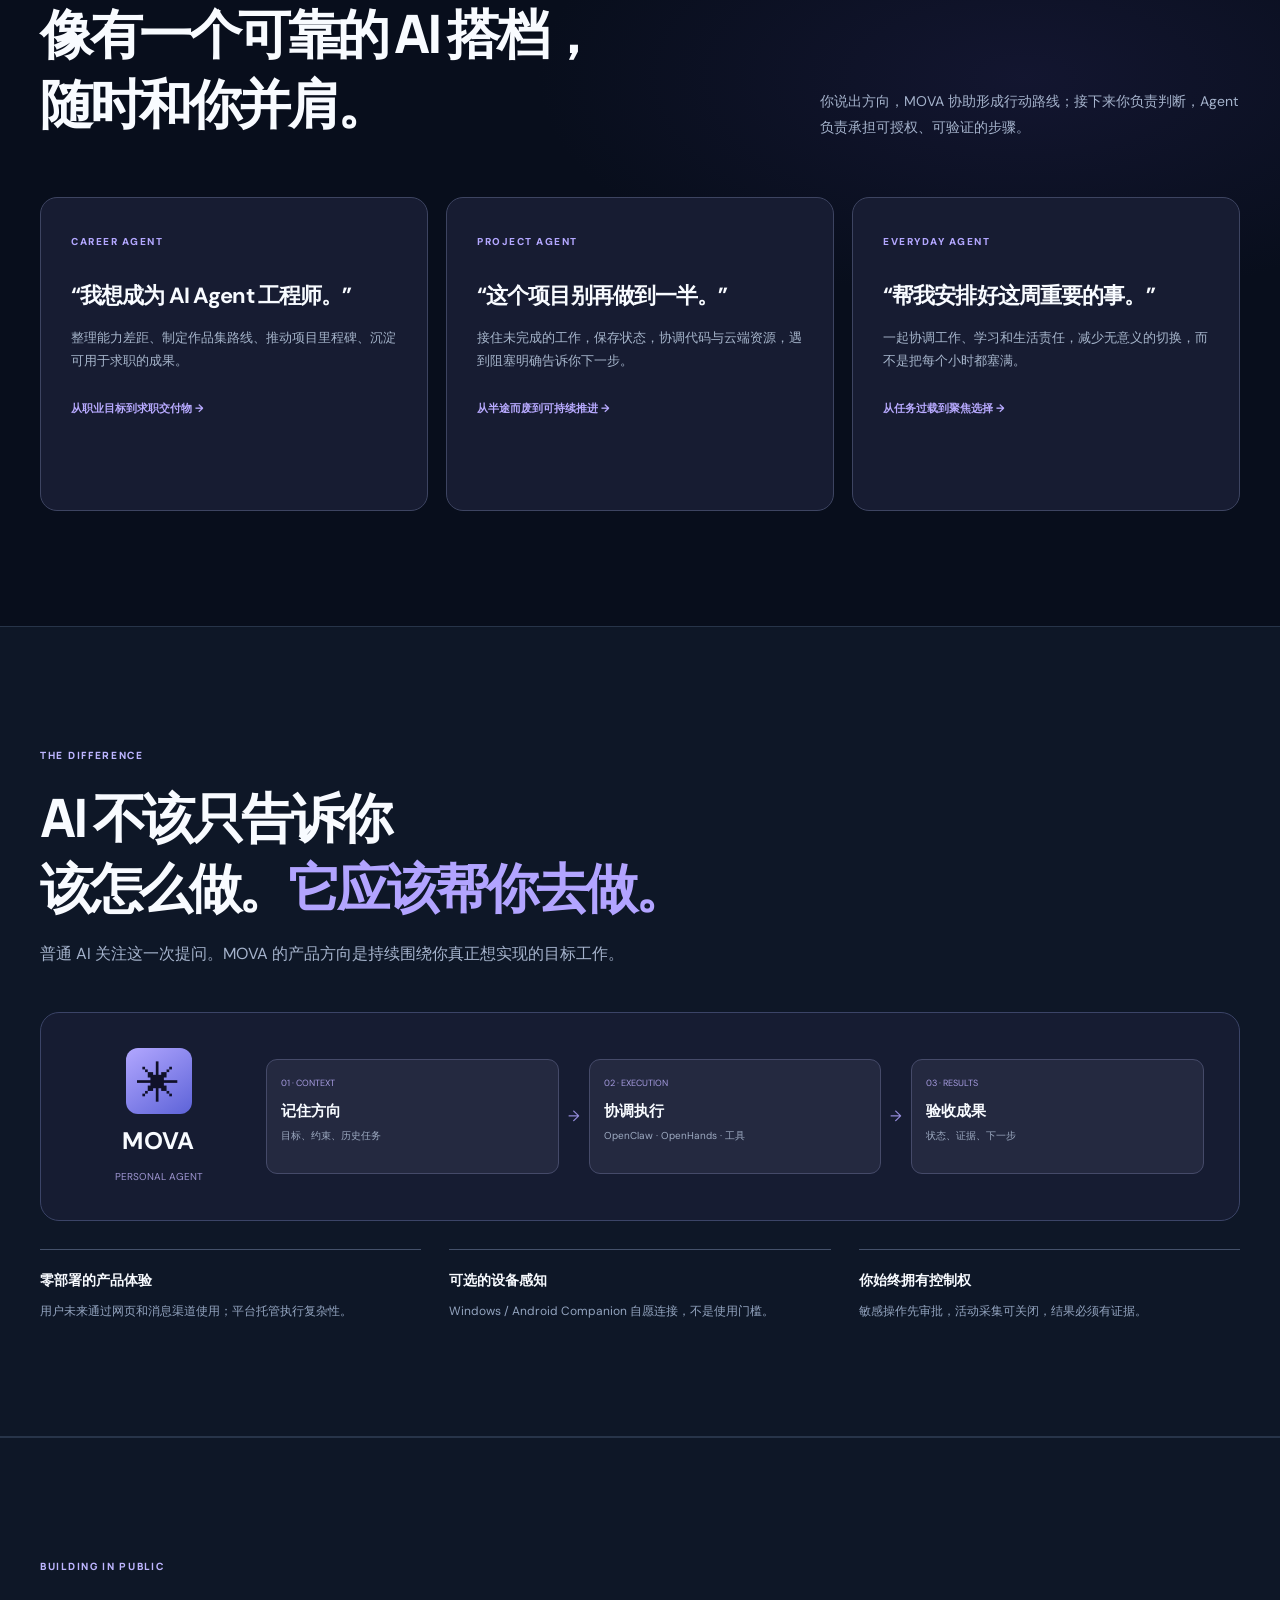
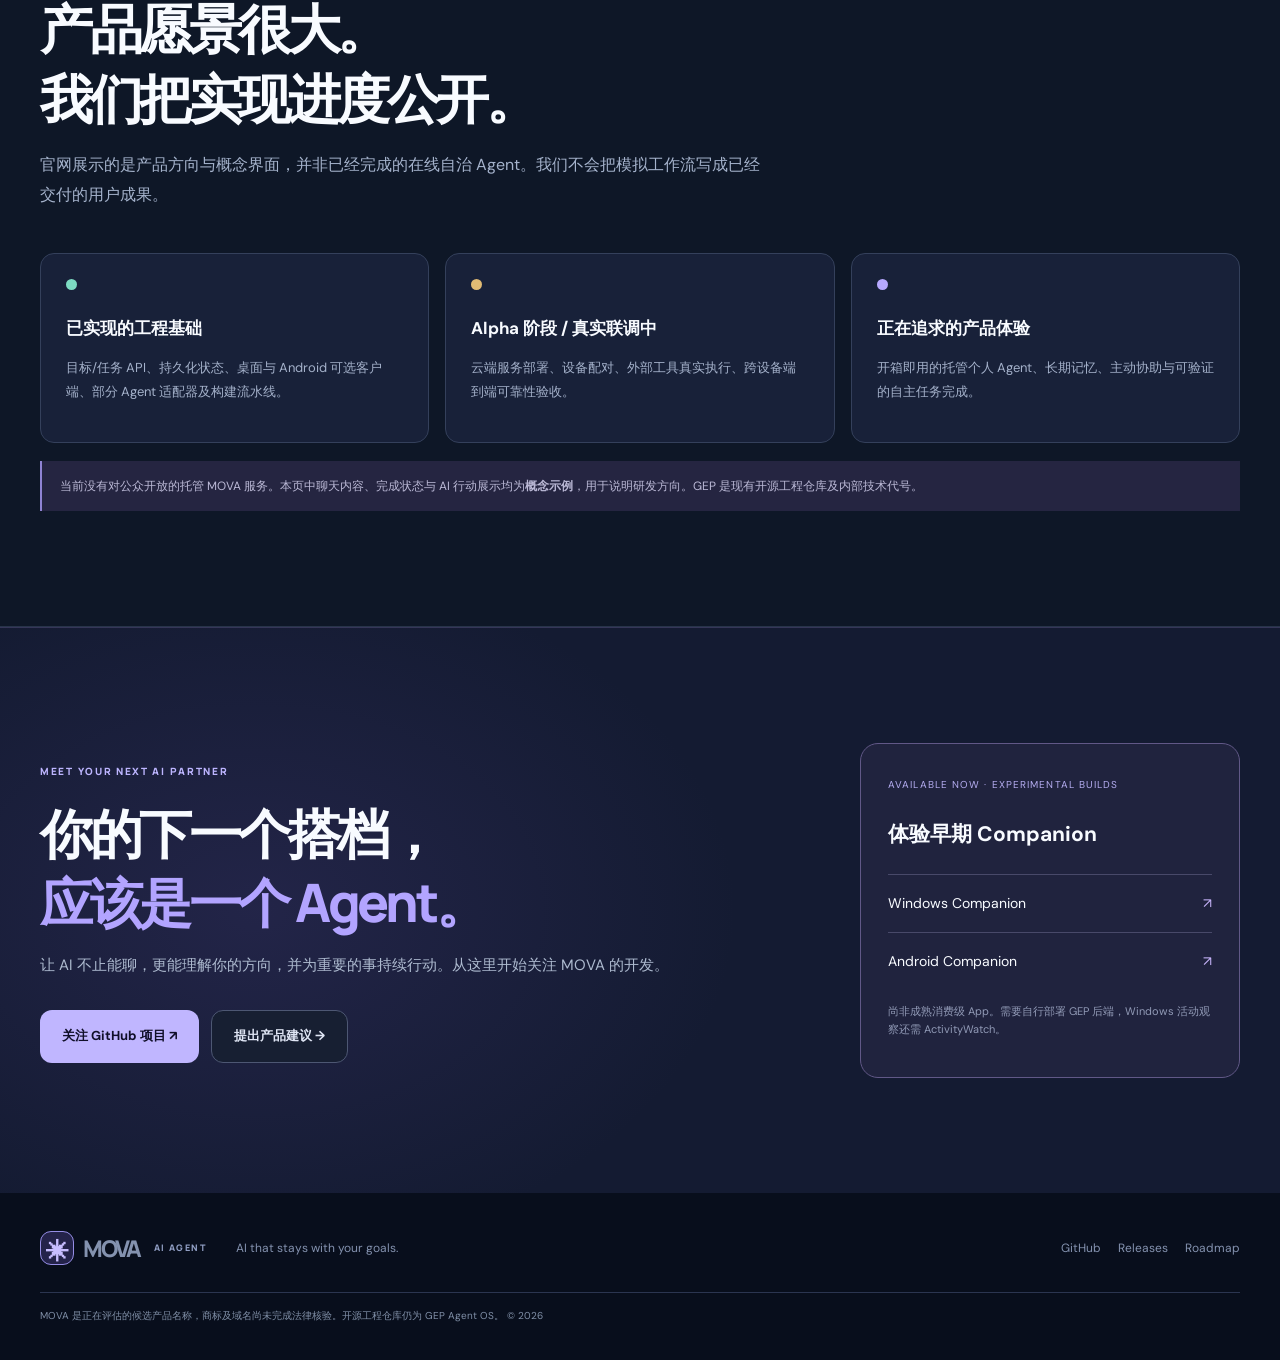
==== commit 8de7384e: "deploy: sync product website from main" ====
--- a/index.html
+++ b/index.html
@@ -1,83 +1,89 @@
 <!doctype html>
-<html lang="zh-CN">
-<head>
+<html lang="zh-CN"><head>
 <meta charset="utf-8"><meta name="viewport" content="width=device-width,initial-scale=1">
-<meta name="theme-color" content="#101827">
-<meta name="description" content="GEP Agent OS：把目标、工作、学习、生活和 AI 执行整合成一个持续推进的系统。不是做更多，而是做成真正重要的事。">
-<meta property="og:type" content="website"><meta property="og:title" content="GEP Agent OS — 把重要的事，真正做成。">
-<meta property="og:description" content="围绕长期目标，统筹任务、精力、AI 工具和成果的个人执行系统。">
-<title>GEP Agent OS — 把重要的事，真正做成。</title>
+<meta name="theme-color" content="#080e1c">
+<meta name="description" content="MOVA — 为你而行动的随身 AI Agent。理解长期目标，接手任务，协调工具，跟进结果。从想做，到做成。">
+<meta property="og:title" content="MOVA — 你的随身 AI Agent，不只回答，更会行动。">
+<meta property="og:description" content="从任务到目标，一个持续记住上下文、协调工作流、跟进成果的个人 AI Agent。">
+<meta property="og:type" content="website">
+<title>MOVA | 你的随身 AI Agent · 让目标真正发生</title>
 <link rel="icon" href="assets/gep-mark.svg" type="image/svg+xml">
 <link rel="stylesheet" href="styles.css">
-</head>
-<body>
-<div class="ambient" aria-hidden="true"></div>
-<header class="site-header"><div class="shell nav">
-<a class="brand" href="#top" aria-label="GEP Agent OS 首页"><img src="assets/gep-mark.svg" width="31" height="31" alt=""><span>GEP<span class="brand-light">Agent OS</span></span></a>
-<nav class="desktop-nav" aria-label="主导航"><a href="#problem">为什么 GEP</a><a href="#experience">工作方式</a><a href="#features">能力</a><a href="#open-source">开源与架构</a></nav>
-<div class="nav-actions"><a href="https://github.com/Benjamindaoson/gep-agent-os" target="_blank" rel="noopener" class="nav-github">GitHub <span aria-hidden="true">↗</span></a><a class="btn btn-small btn-primary" href="#download">获取 Alpha <span>↗</span></a></div>
+</head><body>
+<div class="aura" aria-hidden="true"></div>
+<header class="topbar"><div class="container nav">
+<a href="#top" class="brand" aria-label="MOVA 首页"><span class="brand-mark"><span>✳</span></span><span>MOVA</span><span class="brand-suffix">AI AGENT</span></a>
+<nav aria-label="主导航" class="navlinks"><a href="#product">产品体验</a><a href="#agents">Agent 能力</a><a href="#difference">为什么 MOVA</a><a href="#build">开发进度</a></nav>
+<div class="navright"><a class="text-link" target="_blank" rel="noopener" href="https://github.com/Benjamindaoson/gep-agent-os">GitHub ↗</a><a class="pill-button small" href="#early-access">抢先体验 ↗</a></div>
 </div></header>
 <main id="top">
-<section class="hero shell">
-<div class="hero-copy"><div class="eyebrow"><span class="status-dot"></span> NOW BUILDING · OPEN DEVELOPMENT <span class="eyebrow-divider"></span> v0.1.0-alpha.1</div>
-<h1>你的目标，<br><em>不该只停在计划里。</em></h1>
-<p class="hero-lead">工作、学习、生活、项目，永远有做不完的事情。<br class="break-desktop">GEP 帮你把它们连起来——看清什么最重要，保持进度，让每一步都有交代。</p>
-<div class="hero-buttons"><a class="btn btn-primary" href="#experience">探索 GEP <span>→</span></a><a class="btn btn-outline" href="https://github.com/Benjamindaoson/gep-agent-os" target="_blank" rel="noopener">查看开源代码 <span>↗</span></a></div>
-<div class="hero-proof"><div class="avatar-stack"><span>G</span><span>E</span><span>P</span></div><div>围绕目标，而非只围绕待办。<small>Goal-aligned · Evidence-driven · Human-controlled</small></div></div>
+<section class="hero container">
+<div class="hero-copy">
+<div class="tagline"><i></i> MEET YOUR PERSONAL AI AGENT <span class="alpha-tag">EXPERIMENTAL ALPHA</span></div>
+<h1>不只是 AI 助手。<br><span>是替你行动的<br>专属 Agent。</span></h1>
+<p class="hero-desc">告诉它你想完成什么。它帮你理清目标、管理任务、协调工具、跟进进度。<strong>不需要每次从头解释，也不该每一步都由你亲自推动。</strong></p>
+<div class="hero-actions"><a class="pill-button" href="#product">看看 MOVA 如何工作 <span>→</span></a><a class="ghost-button" href="https://github.com/Benjamindaoson/gep-agent-os" target="_blank" rel="noopener">探索开源项目 <span>↗</span></a></div>
+<div class="hero-foot"><span><b>01</b> 一个理解你目标的 AI</span><span><b>02</b> 不止聊天，也能执行</span><span><b>03</b> 持续跟进，结果可查</span></div>
 </div>
-<div class="hero-visual" aria-label="GEP 产品概念工作台">
-<div class="halo"></div>
-<div class="mock-browser">
-<div class="mock-bar"><div class="traffic"><i></i><i></i><i></i></div><span class="mock-address"><svg width="11" height="11" viewBox="0 0 24 24" fill="none" stroke="currentColor" stroke-width="2"><rect x="5" y="10" width="14" height="11" rx="2"/><path d="M8 10V7a4 4 0 0 1 8 0v3"/></svg> gep / mission-control</span><span class="bar-icon">⌘</span></div>
-<div class="mock-app"><div class="mock-side"><div class="side-mark">G</div><div class="side-active">▦</div><div>◉</div><div>◷</div><div>▤</div><div class="side-bottom">⚙</div></div>
-<div class="mock-content"><div class="mini-top"><span>MONDAY / YOUR WEEK</span><span class="mini-date">● LIVE DEMO</span></div>
-<h3>One direction. Real progress.</h3><p class="mini-sub">让行动服务长期目标</p>
-<div class="goal-panel"><div class="goal-heading"><span class="goal-symbol">◎</span><div><small>当前战略重点</small><strong>走向具身智能算法工程师</strong></div><span class="goal-more">⋯</span></div><div class="goal-meter"><span></span></div><div class="goal-foot"><span>以已验收的成果为依据</span><span>2 / 4 milestones</span></div></div>
-<div class="mini-grid"><div class="stat"><small>ACTIVE PROJECTS</small><strong>02</strong><span>保持聚焦</span></div><div class="stat"><small>VERIFIED OUTPUTS</small><strong>06</strong><span>成果有证据</span></div></div>
-<div class="mock-section-title">NEXT MEANINGFUL STEPS <span>→</span></div>
-<div class="task-line"><span class="task-check done">✓</span><div><strong>完成基础评测</strong><small>VLA-Forge · 已附测试报告</small></div><span class="task-label">VERIFIED</span></div>
-<div class="task-line"><span class="task-check">◌</span><div><strong>整理失败案例并复盘</strong><small>VLA-Forge · 等待执行</small></div><span class="task-label neutral">NEXT</span></div>
-<div class="signal"><span>✧</span><div><strong>GEP Insight</strong><p>新项目会挤占本周的核心实验时间。先完成当前里程碑？</p></div></div>
+<div class="demo-shell">
+<div class="demo-halo"></div>
+<div class="demo-app" aria-label="MOVA Agent 产品概念演示，非在线运行的 Agent">
+<div class="demo-head"><div class="agent-avatar">✳</div><div><strong>MOVA</strong><small>Your personal AI agent</small></div><span class="online"><i></i> CONCEPT PREVIEW</span></div>
+<div class="demo-body">
+<div class="demo-time">TODAY · YOUR AI WORKSPACE</div>
+<div class="bubble-user">我想在 3 个月内成为 AI Agent 工程师，但事情太多，不知道从哪开始。</div>
+<div class="ai-turn"><div class="turn-avatar">✳</div><div class="turn-content"><span class="turn-name">MOVA <i>AGENT</i></span>
+<p>明白。我会把求职目标拆成可验证的阶段，并优先安排真正影响结果的任务。</p>
+<div class="agent-plan">
+<div class="plan-header"><span class="plan-icon">◎</span><div><b>成为 AI Agent 工程师</b><small>90-day mission · 示例数据</small></div><span class="plan-link">↗</span></div>
+<div class="progress-track"><span></span></div>
+<div class="plan-row"><span class="done">✓</span><div><b>建立岗位能力清单</b><small>目标与技能差距已整理</small></div><label>已验收</label></div>
+<div class="plan-row"><span class="working">↗</span><div><b>完成企业级 Agent 项目</b><small>任务拆解 · 评测 · 成果证据</small></div><label class="blue">进行中</label></div>
+<div class="plan-row"><span class="open">○</span><div><b>准备面试与申请</b><small>根据项目成果更新材料</small></div><label class="dim">待开始</label></div>
+</div>
+<p class="ai-question">你可以专注于关键决策。需要使用外部工具或执行敏感操作时，我会先征求授权。</p>
 </div></div>
 </div>
-<div class="floating-card float-top"><span>↗</span><div><strong>From tasks to outcomes</strong><small>Know what really moved forward</small></div></div>
-<div class="floating-card float-bottom"><span class="green-round">✓</span><div><strong>Evidence saved</strong><small>Progress you can actually verify</small></div></div>
+<div class="demo-compose"><span>告诉 MOVA 下一步想完成什么…</span><span class="send-circle">➤</span></div>
+</div>
+<div class="floating-note note-one"><span>✦</span><div><b>Agent, not just chat</b><small>Plan · Act · Check · Continue</small></div></div>
+<div class="floating-note note-two"><span>✓</span><div><b>Context preserved</b><small>Your goals stay in focus</small></div></div>
 </div>
 </section>
-<div class="shell"><div class="trust-line"><span>BUILT FOR THE WAY WE ACTUALLY LIVE AND WORK</span><span class="trust-separator"></span><span>GOALS</span><span>PROJECTS</span><span>LEARNING</span><span>LIFE</span><span>AI WORKFLOWS</span></div></div>
-
-<section id="problem" class="section shell"><div class="section-title"><span class="overline">01 / THE PROBLEM</span><h2>忙碌，不等于前进。</h2><p>传统工具各自管理一件事。真正影响结果的，却是这些事如何互相争夺你的时间和精力。</p></div>
-<div class="pain-grid"><article class="pain-card"><span class="pain-icon">01</span><h3>每天做了很多，<br>重要的事却没完成。</h3><p>待办清单变短了，长期目标仍然停在原地。</p></article><article class="pain-card"><span class="pain-icon">02</span><h3>项目开了很多，<br>每一个都做到一半。</h3><p>工具、分支、云环境、历史上下文越堆越乱。</p></article><article class="pain-card"><span class="pain-icon">03</span><h3>AI 很会回答，<br>但仍需要你盯着。</h3><p>每次切换设备和会话，都像重新交代一个项目。</p></article></div>
-<div class="problem-statement"><span class="quote-mark">“</span><p>我们不缺工具，不缺计划，<br><strong>缺的是一个能持续把生活和行动拉回正确方向的系统。</strong></p><span class="quote-foot">THE GEP THESIS</span></div>
-</section>
-
-<section id="experience" class="section band"><div class="shell"><div class="section-title"><span class="overline">02 / THE EXPERIENCE</span><h2>从想法到成果，<br>始终是一条连续的路。</h2><p>不是再多一个 App，而是把原本分散的工作流组合成一个可持续的行动闭环。</p></div>
-<div class="steps"><div class="step"><div class="step-count">01</div><div><h3>先问：值得做吗？</h3><p>新想法、新项目、新机会进来时，先看它是否符合你的长期方向与当下资源。</p></div><span class="step-symbol">◎</span></div>
-<div class="step"><div class="step-count">02</div><div><h3>把目标变成看得见的路线</h3><p>关联工作、学习、生活责任，拆成有定义、有证据、有完成标准的阶段。</p></div><span class="step-symbol">⇢</span></div>
-<div class="step"><div class="step-count">03</div><div><h3>让合适的工具做合适的事</h3><p>保留现有 GitHub、AI Agent、数据和云资源；GEP 的方向是统一协调，而非替换。</p></div><span class="step-symbol">✳</span></div>
-<div class="step"><div class="step-count">04</div><div><h3>中断能继续，成果可验收</h3><p>以持久化状态和证据为基础恢复工作；用真实交付，而非 AI 的“已完成”，衡量进展。</p></div><span class="step-symbol">✓</span></div></div></div></section>
-
-<section id="features" class="section shell"><div class="section-title"><span class="overline">03 / WHAT MATTERS</span><h2>你需要的不是更多功能。<br><span class="muted-h2">而是更少的管理负担。</span></h2></div>
+<div class="container"><div class="signal-strip"><span>ONE AGENT. YOUR ENTIRE LIFE IN CONTEXT.</span><div>CAREER <b>·</b> PROJECTS <b>·</b> LEARNING <b>·</b> LIFE <b>·</b> EXECUTION</div></div></div>
+<section class="section section-contrast" id="product"><div class="container">
+<div class="section-heading center"><span class="kicker">THE NEW PERSONAL AI</span><h2>你需要的不是一个<br>更聪明的聊天框。</h2><p>而是一个认识你、记得你正在做什么，并且能把事情往前推进的 Agent。</p></div>
+<div class="shift-grid">
+<div class="shift-card old"><span>BEFORE MOVA</span><h3>你在管理工具。<br>工具只等你下命令。</h3><div class="old-list"><div>✕　重复解释项目背景</div><div>✕　自己安排每一步任务</div><div>✕　到处切换应用和 Agent</div><div>✕　自己检查进度与结果</div></div></div>
+<div class="shift-arrow">→</div>
+<div class="shift-card new"><span>WITH MOVA · PRODUCT VISION</span><h3>一个专属 Agent。<br>持续帮你推进重要的事。</h3><div class="new-list"><div>✓　围绕个人目标保存上下文</div><div>✓　规划、执行、验证和继续</div><div>✓　协调已经在用的 AI 工具</div><div>✓　在偏离方向时协助你调整</div></div></div>
+</div>
+</div></section>
+<section class="section" id="agents"><div class="container">
+<div class="section-heading"><span class="kicker">MORE THAN ASSISTANCE</span><h2>一个真正为你做事的<br><span>Personal AI Agent。</span></h2><p>不是把待办换个界面，而是从目标出发，让 Agent 在得到授权后接手它能完成的工作。</p></div>
 <div class="feature-grid">
-<article class="feature feature-wide"><div class="feature-tag">DIRECTION</div><h3>所有目标，放在同一张地图上。</h3><p>职业、学习、健康、生活和探索，都可以拥有独立价值。识别协同与冲突，而不是把人生压缩为单一效率分数。</p><div class="goal-map" aria-hidden="true"><div class="map-center">YOUR<br>GOALS</div><div class="map-node n1">CAREER</div><div class="map-node n2">LEARNING</div><div class="map-node n3">LIFE</div><div class="map-node n4">HEALTH</div><div class="map-line m1"></div><div class="map-line m2"></div><div class="map-line m3"></div><div class="map-line m4"></div></div></article>
-<article class="feature"><div class="feature-tag">MOMENTUM</div><h3>少开新坑。<br>把重要项目做完。</h3><p>限制并行项目、明确下一步、设置验收门槛。不要让局部忙碌掩盖整体停滞。</p><div class="stack"><div class="stack-row"><span class="stack-dot"></span><span>Baseline verified</span><span>✓</span></div><div class="stack-row"><span class="stack-dot pending"></span><span>Review failures</span><span>→</span></div><div class="stack-row dim"><span class="stack-dot empty"></span><span>Ship demo</span><span>◌</span></div></div></article>
-<article class="feature"><div class="feature-tag">AWARENESS</div><h3>能自动记录的，<br>不再靠毅力。</h3><p>Windows 和 Android 可选 Companion 帮助采集经过授权的活动信号。你保留开启、暂停与删除的控制权。</p><div class="device-cards"><div><span>▣</span><strong>Windows</strong><small>ActivityWatch + Git</small></div><div><span>▯</span><strong>Android</strong><small>Usage stats</small></div></div></article>
-<article class="feature feature-wide execution-feature"><div class="feature-tag">ORCHESTRATION</div><h3>你的工具，不需要再各自为战。</h3><p>GEP 的方向是连接现有的执行工具，保持任务上下文、资源位置和验收结果一致。Agent 是执行者，目标始终由你决定。</p><div class="tool-track"><span>GEP CORE</span><span>↔</span><span>OpenClaw</span><span>↔</span><span>OpenHands</span><span>↔</span><span>GitHub</span><span>↔</span><span>Cloud</span></div></article>
+<article class="feature-card"><div class="feature-symbol">◎</div><span>01 / UNDERSTAND</span><h3>理解你的长期目标</h3><p>职业、项目、学习、生活不再是互不关联的清单。新的任务先看价值和优先级，而不是一股脑全接。</p><div class="feature-bottom">Goals & personal context <b>↗</b></div></article>
+<article class="feature-card"><div class="feature-symbol">↗</div><span>02 / EXECUTE</span><h3>把任务交给 Agent 做</h3><p>连接现有执行工具，拆解步骤，保留执行状态，把能交给 AI 的工作交出去，重要操作由你批准。</p><div class="feature-bottom">Agent orchestration <b>↗</b></div></article>
+<article class="feature-card"><div class="feature-symbol">◷</div><span>03 / CONTINUE</span><h3>你离开，进度不断线</h3><p>电脑、手机与云端围绕同一任务状态协同。中断后不需要重新从零整理整个上下文。</p><div class="feature-bottom">Continuity & recovery <b>↗</b></div></article>
+<article class="feature-card"><div class="feature-symbol">✳</div><span>04 / ADAPT</span><h3>知道什么时候该调整</h3><p>可选设备活动数据、任务证据和真实进展共同提供线索。忙碌并不自动代表接近目标。</p><div class="feature-bottom">Focus & feedback <b>↗</b></div></article>
+</div>
 </div></section>
-
-<section class="section band status-band" id="status"><div class="shell"><div class="split-heading"><div><span class="overline">04 / BUILDING IN PUBLIC</span><h2>我们正在认真地<br>把它做出来。</h2></div><p>我们选择开放开发进度。不是演示里出现了，就代表产品已实现；每一项能力都应有可检查的证据。</p></div>
-<div class="status-grid">
-<div class="status-card"><span class="status-mark done">✓</span><strong>已具备的基础能力</strong><p>目标/项目管理、证据记录、基础执行适配器、Windows 与 Android 客户端构建、云端 Web 应用代码。</p></div>
-<div class="status-card"><span class="status-mark current">↗</span><strong>正在完成真实联调</strong><p>托管部署、账号配对、设备数据同步、任务执行和完整端到端验收。</p></div>
-<div class="status-card"><span class="status-mark later">◇</span><strong>长期产品方向</strong><p>长期可靠自主执行、跨设备接力、深度目标纠偏以及低维护负担的个人智能系统。</p></div>
-</div><p class="status-caption">当前提供实验性 Alpha 安装包和开源代码。GEP 尚无面向公众运行的托管 SaaS；客户端需要配置后端。官网中的工作台为概念示意，不代表已上线的真实数据。</p>
+<section class="section showcase-section" id="experience"><div class="container">
+<div class="showcase-top"><div><span class="kicker">HOW IT FEELS</span><h2>像有一个可靠的 AI 搭档，<br>随时和你并肩。</h2></div><p>你说出方向，MOVA 协助形成行动路线；接下来你负责判断，Agent 负责承担可授权、可验证的步骤。</p></div>
+<div class="scenarios"><article><span>CAREER AGENT</span><h3>“我想成为 AI Agent 工程师。”</h3><p>整理能力差距、制定作品集路线、推动项目里程碑、沉淀可用于求职的成果。</p><b>从职业目标到求职交付物 →</b></article>
+<article><span>PROJECT AGENT</span><h3>“这个项目别再做到一半。”</h3><p>接住未完成的工作，保存状态，协调代码与云端资源，遇到阻塞明确告诉你下一步。</p><b>从半途而废到可持续推进 →</b></article>
+<article><span>EVERYDAY AGENT</span><h3>“帮我安排好这周重要的事。”</h3><p>一起协调工作、学习和生活责任，减少无意义的切换，而不是把每个小时都塞满。</p><b>从任务过载到聚焦选择 →</b></article></div>
 </div></section>
-
-<section id="open-source" class="section shell"><div class="section-title"><span class="overline">05 / OPEN BY DESIGN</span><h2>把复杂性留给系统。<br>把控制权还给你。</h2><p>我们不是另一个 Coding Agent。GEP 以现有成熟工具为执行层，专注人与目标、任务和成果之间的连接。</p></div>
-<div class="principles"><div><span>01</span><strong>Human-controlled</strong><p>重要决策与敏感操作，始终由你批准。</p></div><div><span>02</span><strong>Evidence-driven</strong><p>不能只凭模型回复，就宣布事情已完成。</p></div><div><span>03</span><strong>Portable by design</strong><p>任务状态和资产尽可能保持可恢复、可迁移。</p></div><div><span>04</span><strong>Privacy-first observation</strong><p>采集由你选择；不用监控也可以使用基础产品。</p></div></div></section>
-
-<section id="download" class="section cta-section"><div class="shell cta-wrap"><div><span class="overline">GET INVOLVED</span><h2>开始，让重要的事情<br><em>真正向前走。</em></h2><p>目前开放源码与实验性客户端预发布版本。探索项目、反馈问题，或者和我们一起构建下一代个人智能系统。</p><div class="cta-buttons"><a class="btn btn-primary" href="https://github.com/Benjamindaoson/gep-agent-os/releases/tag/v0.1.0-alpha.1" target="_blank" rel="noopener">下载 Alpha <span>↗</span></a><a class="btn btn-outline" href="https://github.com/Benjamindaoson/gep-agent-os/issues" target="_blank" rel="noopener">提出建议 <span>→</span></a></div></div><div class="download-panel"><span class="panel-header">RELEASE / v0.1.0-alpha.1</span><a href="https://github.com/Benjamindaoson/gep-agent-os/releases/download/v0.1.0-alpha.1/GEP-Companion-Windows-x64.exe"><span>▣</span><div><strong>Windows Companion</strong><small>Portable .exe · unsigned alpha</small></div><b>↗</b></a><a href="https://github.com/Benjamindaoson/gep-agent-os/releases/download/v0.1.0-alpha.1/GEP-Companion-Android-debug.apk"><span>▯</span><div><strong>Android Companion</strong><small>Debug .apk · experimental</small></div><b>↗</b></a><a href="https://github.com/Benjamindaoson/gep-agent-os"><span>⌘</span><div><strong>Source on GitHub</strong><small>Review & contribute</small></div><b>↗</b></a></div></div></section>
+<section class="section operating-section" id="difference"><div class="container"><div class="section-heading"><span class="kicker">THE DIFFERENCE</span><h2>AI 不该只告诉你<br>该怎么做。<span>它应该帮你去做。</span></h2><p>普通 AI 关注这一次提问。MOVA 的产品方向是持续围绕你真正想实现的目标工作。</p></div>
+<div class="operating-diagram"><div class="op-core"><div class="op-avatar">✳</div><strong>MOVA</strong><small>PERSONAL AGENT</small></div><div class="op-flow"><div><small>01 · CONTEXT</small><b>记住方向</b><p>目标、约束、历史任务</p></div><span>→</span><div><small>02 · EXECUTION</small><b>协调执行</b><p>OpenClaw · OpenHands · 工具</p></div><span>→</span><div><small>03 · RESULTS</small><b>验收成果</b><p>状态、证据、下一步</p></div></div></div>
+<div class="operating-foot"><div><b>零部署的产品体验</b><span>用户未来通过网页和消息渠道使用；平台托管执行复杂性。</span></div><div><b>可选的设备感知</b><span>Windows / Android Companion 自愿连接，不是使用门槛。</span></div><div><b>你始终拥有控制权</b><span>敏感操作先审批，活动采集可关闭，结果必须有证据。</span></div></div>
+</div></section>
+<section class="section build-section" id="build"><div class="container"><div class="section-heading"><span class="kicker">BUILDING IN PUBLIC</span><h2>产品愿景很大。<br>我们把实现进度公开。</h2><p>官网展示的是产品方向与概念界面，并非已经完成的在线自治 Agent。我们不会把模拟工作流写成已经交付的用户成果。</p></div>
+<div class="build-grid"><div><span class="build-dot green"></span><b>已实现的工程基础</b><p>目标/任务 API、持久化状态、桌面与 Android 可选客户端、部分 Agent 适配器及构建流水线。</p></div><div><span class="build-dot amber"></span><b>Alpha 阶段 / 真实联调中</b><p>云端服务部署、设备配对、外部工具真实执行、跨设备端到端可靠性验收。</p></div><div><span class="build-dot purple"></span><b>正在追求的产品体验</b><p>开箱即用的托管个人 Agent、长期记忆、主动协助与可验证的自主任务完成。</p></div></div>
+<div class="build-note">当前没有对公众开放的托管 MOVA 服务。本页中聊天内容、完成状态与 AI 行动展示均为<strong>概念示例</strong>，用于说明研发方向。GEP 是现有开源工程仓库及内部技术代号。</div>
+</div></section>
+<section class="section final-cta" id="early-access"><div class="container cta-layout"><div><span class="kicker">MEET YOUR NEXT AI PARTNER</span><h2>你的下一个搭档，<br><span>应该是一个 Agent。</span></h2><p>让 AI 不止能聊，更能理解你的方向，并为重要的事持续行动。从这里开始关注 MOVA 的开发。</p><div class="cta-actions"><a class="pill-button" href="https://github.com/Benjamindaoson/gep-agent-os" target="_blank" rel="noopener">关注 GitHub 项目 ↗</a><a class="ghost-button" href="https://github.com/Benjamindaoson/gep-agent-os/issues" target="_blank" rel="noopener">提出产品建议 →</a></div></div>
+<div class="release-box"><small>AVAILABLE NOW · EXPERIMENTAL BUILDS</small><h3>体验早期 Companion</h3><a href="https://github.com/Benjamindaoson/gep-agent-os/releases/download/v0.1.0-alpha.1/GEP-Companion-Windows-x64.exe">Windows Companion <span>↗</span></a><a href="https://github.com/Benjamindaoson/gep-agent-os/releases/download/v0.1.0-alpha.1/GEP-Companion-Android-debug.apk">Android Companion <span>↗</span></a><p>尚非成熟消费级 App。需要自行部署 GEP 后端，Windows 活动观察还需 ActivityWatch。</p></div></div></section>
 </main>
-<footer class="site-footer"><div class="shell footer-inner"><a class="brand" href="#top"><img src="assets/gep-mark.svg" width="27" height="27" alt=""><span>GEP<span class="brand-light">Agent OS</span></span></a><span>Start less. Finish what matters.</span><div><a href="https://github.com/Benjamindaoson/gep-agent-os">GitHub</a><a href="https://github.com/Benjamindaoson/gep-agent-os/releases">Releases</a><a href="https://github.com/Benjamindaoson/gep-agent-os/issues">Feedback</a></div><small>© <span id="year">2026</span> GEP Agent OS. Experimental software.</small></div></footer>
-<script>document.getElementById('year').textContent=new Date().getFullYear();</script>
+<footer><div class="container footer"><div class="brand"><span class="brand-mark"><span>✳</span></span><span>MOVA</span><span class="brand-suffix">AI AGENT</span></div><span>AI that stays with your goals.</span><div><a href="https://github.com/Benjamindaoson/gep-agent-os">GitHub</a><a href="https://github.com/Benjamindaoson/gep-agent-os/releases">Releases</a><a href="#build">Roadmap</a></div></div><div class="container footer-note">MOVA 是正在评估的候选产品名称，商标及域名尚未完成法律核验。开源工程仓库仍为 GEP Agent OS。 © 2026</div></footer>
 </body></html>
--- a/styles.css
+++ b/styles.css
@@ -1,15 +1,8 @@
 @import url('https://fonts.googleapis.com/css2?family=DM+Sans:wght@400;500;600;700&family=Manrope:wght@400;500;600;700;800&display=swap');
-:root{--bg:#0d1421;--panel:#131d2d;--panel2:#182337;--line:rgba(172,199,227,.13);--white:#f2f7fb;--muted:#9aaec4;--mint:#a5efd8;--blue:#86bce9}
-*{box-sizing:border-box}html{scroll-behavior:smooth;scroll-padding-top:90px}body{margin:0;background:var(--bg);color:var(--white);font-family:'DM Sans','Arial','PingFang SC','Microsoft Yahei',sans-serif;font-size:15px;line-height:1.65;overflow-x:hidden}a{text-decoration:none;color:inherit}button,a{-webkit-tap-highlight-color:transparent}a:focus-visible{outline:2px solid var(--mint);outline-offset:5px;border-radius:4px}.shell{width:min(1160px,calc(100% - 52px));margin:0 auto}.ambient{position:absolute;z-index:-1;width:100%;height:920px;top:0;pointer-events:none;background:radial-gradient(ellipse 540px 430px at 81% 30%,rgba(46,107,160,.19),transparent 75%),radial-gradient(ellipse 520px 380px at 14% 6%,rgba(32,84,90,.13),transparent 75%)}
-.site-header{height:82px;border-bottom:1px solid rgba(174,195,216,.08);position:sticky;top:0;z-index:50;background:rgba(13,20,33,.88);backdrop-filter:blur(20px)}.nav{height:100%;display:flex;align-items:center;gap:45px}.brand{display:inline-flex;align-items:center;gap:10px;font-family:Manrope,sans-serif;font-weight:800;white-space:nowrap;letter-spacing:-.06em;font-size:19px}.brand img{display:block}.brand-light{color:#7f96ae;font-weight:600;margin-left:5px;letter-spacing:-.045em}.desktop-nav{display:flex;gap:29px;align-items:center;margin-left:auto}.desktop-nav a,.nav-github{color:#a9b9c9;font-size:13px;font-weight:600;transition:color .2s}.desktop-nav a:hover,.nav-github:hover{color:#fff}.nav-actions{display:flex;gap:22px;align-items:center}.btn{display:inline-flex;align-items:center;justify-content:center;gap:27px;min-height:50px;padding:0 23px;border-radius:9px;font-size:14px;font-weight:700;transition:transform .2s,background .2s,box-shadow .2s}.btn:hover{transform:translateY(-2px)}.btn span{font-size:18px;font-weight:500}.btn-primary{background:var(--mint);color:#0b2630}.btn-primary:hover{box-shadow:0 9px 35px rgba(142,231,202,.13);background:#baffdf}.btn-outline{border:1px solid #405268;background:rgba(20,30,46,.7);color:#dce9f3}.btn-outline:hover{background:#1e3043}.btn-small{min-height:36px;padding:0 14px;gap:12px;border-radius:7px;font-size:12px}
-.hero{min-height:675px;display:grid;grid-template-columns:.98fr 1.02fr;gap:30px;align-items:center;padding-top:72px;padding-bottom:76px}.hero-copy{position:relative;z-index:2}.eyebrow,.overline{font-size:11px;letter-spacing:.17em;color:var(--mint);font-family:Manrope,Arial,sans-serif;font-weight:800}.eyebrow{display:flex;align-items:center;gap:12px;letter-spacing:.11em}.status-dot{width:7px;height:7px;background:var(--mint);border-radius:50%;box-shadow:0 0 0 5px rgba(142,231,202,.08)}.eyebrow-divider{width:1px;height:12px;background:#51717b}.hero h1,h2,h3{font-family:Manrope,'PingFang SC','Microsoft Yahei',sans-serif;letter-spacing:-.045em}.hero h1{font-size:clamp(43px,5.3vw,70px);line-height:1.23;letter-spacing:-.075em;font-weight:800;margin:29px 0 24px}.hero h1 em,.cta-wrap h2 em{font-style:normal;color:var(--mint)}.hero-lead{max-width:490px;font-size:16px;line-height:2;color:#b4c5d5;margin:0}.hero-buttons{display:flex;gap:12px;margin-top:34px}.hero-proof{display:flex;align-items:center;gap:15px;margin-top:52px;font-size:12px;color:#d6e7ed}.hero-proof small{display:block;color:#7c97ae;margin-top:3px;font-size:11px}.avatar-stack{display:flex;padding-left:7px}.avatar-stack span{width:32px;height:32px;border-radius:50%;background:#223c4f;border:2px solid #0d1421;margin-left:-7px;display:flex;align-items:center;justify-content:center;font-weight:700;color:#b0dfd1;font-size:11px}.avatar-stack span:nth-child(2){background:#2a3758}.avatar-stack span:nth-child(3){background:#344c52}
-.hero-visual{position:relative;min-height:505px;display:flex;align-items:center;justify-content:center}.halo{position:absolute;width:600px;height:530px;background:radial-gradient(ellipse,rgba(58,119,174,.22),transparent 66%);filter:blur(10px)}.mock-browser{position:relative;width:100%;max-width:554px;transform:perspective(1050px) rotateY(-6deg) rotateX(3deg);box-shadow:0 38px 95px rgba(0,0,0,.42);border:1px solid #354458;border-radius:13px;overflow:hidden;background:#131d2d}.mock-bar{height:39px;background:#1a2737;border-bottom:1px solid #2b3b4c;display:flex;align-items:center;padding:0 14px;gap:25px}.traffic{display:flex;gap:5px}.traffic i{height:7px;width:7px;background:#6b8498;border-radius:50%}.traffic i:first-child{background:#a57570}.traffic i:nth-child(2){background:#a9a075}.mock-address{height:22px;background:#121e2c;border-radius:4px;display:flex;gap:8px;align-items:center;justify-content:center;flex:1;color:#7895ac;font-size:10px}.bar-icon{color:#6f8296}.mock-app{display:flex;min-height:401px}.mock-side{width:49px;border-right:1px solid #2a394c;display:flex;align-items:center;flex-direction:column;gap:25px;padding-top:15px;font-size:15px;color:#6e879e}.side-mark{height:23px;width:23px;border-radius:6px;background:#a7e8d6;color:#123547;display:grid;place-items:center;font-weight:900;font-size:12px}.side-active{color:#b9f3de;background:#294b54;padding:6px;border-radius:7px}.side-bottom{margin-top:auto;margin-bottom:15px}.mock-content{flex:1;min-width:0;padding:23px}.mini-top{font-size:9px;letter-spacing:.12em;color:#88a2b6;display:flex;justify-content:space-between;font-weight:700}.mini-date{color:#98e2cd}.mock-content h3{margin:13px 0 0;font-size:20px;color:#f0f7fa}.mini-sub{font-size:10px;color:#90a4b7;margin:2px 0 19px}.goal-panel{background:#1d2d3b;border:1px solid #32485a;border-radius:10px;padding:14px}.goal-heading{display:flex;gap:11px;align-items:center}.goal-symbol{font-size:23px;color:#a6ead9}.goal-heading div{flex:1}.goal-heading small{display:block;color:#94a7bb;font-size:9px}.goal-heading strong{display:block;font-size:12px}.goal-more{color:#8299aa}.goal-meter{height:6px;border-radius:8px;background:#34495b;overflow:hidden;margin-top:13px}.goal-meter span{display:block;width:50%;height:100%;background:#a7e9d9}.goal-foot{display:flex;justify-content:space-between;color:#99afc0;font-size:9px;margin-top:7px}.mini-grid{display:grid;grid-template-columns:1fr 1fr;gap:9px;margin:11px 0 18px}.stat{background:#1a2938;border:1px solid #2b4052;border-radius:8px;padding:11px}.stat small,.stat span{font-size:8px;color:#93aabb;display:block;letter-spacing:.06em}.stat strong{display:block;font-size:22px;line-height:1.5}.stat span{color:#99c7ba}.mock-section-title{font-size:9px;letter-spacing:.1em;font-weight:700;color:#bdcfdb;display:flex;justify-content:space-between;margin-bottom:7px}.task-line{display:flex;gap:10px;align-items:center;background:#1a2938;border-radius:6px;padding:9px;margin-bottom:6px}.task-check{border:1px solid #638697;width:19px;height:19px;border-radius:50%;display:grid;place-items:center;color:#95b8c9}.task-check.done{background:#2a6159;border-color:#449b82;color:#c5ffeb}.task-line div{flex:1}.task-line strong{font-size:10px;display:block}.task-line small{font-size:9px;color:#829aac;display:block}.task-label{font-size:8px;color:#98e3c7}.task-label.neutral{color:#9fb5c3}.signal{display:flex;gap:11px;padding:11px 12px;border:1px solid #396057;background:#1b3338;border-radius:9px;margin-top:12px}.signal>span{color:#a3f1d1;font-size:19px}.signal strong{font-size:10px;color:#b1f1d4}.signal p{font-size:9px;margin:2px 0 0;line-height:1.5;color:#b3ccca}.floating-card{position:absolute;z-index:4;background:rgba(31,46,61,.96);border:1px solid #496078;box-shadow:0 13px 30px rgba(0,0,0,.25);border-radius:12px;padding:12px 15px;display:flex;align-items:center;gap:12px}.floating-card>span{font-size:22px;color:#a6e6d4}.floating-card strong{font-size:11px;display:block}.floating-card small{font-size:9px;color:#98abbe}.float-top{right:-18px;top:52px}.float-bottom{left:-22px;bottom:38px}.green-round{display:grid;place-items:center;background:#25544b;border-radius:50%;height:28px;width:28px;font-size:14px!important}
-.trust-line{min-height:82px;display:flex;align-items:center;justify-content:space-between;gap:15px;border-top:1px solid var(--line);border-bottom:1px solid var(--line);color:#7990a7;font-family:Manrope,sans-serif;font-weight:700;font-size:11px;letter-spacing:.11em}.trust-line>span:first-child{font-size:9px;letter-spacing:.13em}.trust-separator{height:20px;width:1px;background:#344557}
-.section{padding:115px 0}.section-title{max-width:660px;margin-bottom:44px}.section-title h2,.split-heading h2{font-size:clamp(34px,4.4vw,51px);line-height:1.32;font-weight:800;margin:15px 0 14px}.section-title p,.split-heading>p{color:var(--muted);font-size:16px;line-height:1.9;max-width:590px}.pain-grid{display:grid;grid-template-columns:repeat(3,1fr);gap:16px}.pain-card{padding:28px 25px 35px;border:1px solid var(--line);background:linear-gradient(155deg,#182337,#141d2c);border-radius:12px;min-height:258px}.pain-icon{font-size:12px;color:#8dbbae;font-weight:700}.pain-card h3{font-size:24px;line-height:1.5;margin:23px 0 13px}.pain-card p{color:#9cb0c1;font-size:13px;margin:0}.problem-statement{margin-top:20px;background:#16283a;border:1px solid #2a4d5c;border-radius:12px;padding:36px 43px;position:relative}.quote-mark{position:absolute;top:16px;right:30px;font-size:80px;color:#40746c;line-height:1}.problem-statement p{font-size:22px;line-height:1.65;margin:0}.problem-statement strong{color:var(--mint)}.quote-foot{font-size:10px;letter-spacing:.18em;color:#80bbaa;display:block;margin-top:24px;font-weight:700}
-.band{background:#101c2b;border-top:1px solid var(--line);border-bottom:1px solid var(--line)}.steps{border-top:1px solid #344257}.step{display:flex;gap:28px;align-items:center;border-bottom:1px solid #344257;padding:23px 0}.step-count{font-size:12px;color:#8cbbad;font-family:Manrope;letter-spacing:.06em;align-self:flex-start;padding-top:8px}.step>div:nth-child(2){flex:1}.step h3{font-size:22px;margin:0 0 5px}.step p{color:#9eafc0;margin:0;max-width:720px;font-size:14px}.step-symbol{font-size:32px;color:#5d8696;margin-right:25px}
-.muted-h2{color:#8da0b7}.feature-grid{display:grid;grid-template-columns:1fr 1fr;gap:17px}.feature{background:#152132;border:1px solid #2b3e50;border-radius:12px;padding:29px;min-height:320px;overflow:hidden;position:relative}.feature-wide{grid-column:span 2;min-height:265px}.feature-tag{font-size:10px;letter-spacing:.18em;color:#8fcab8;font-weight:800}.feature h3{font-size:26px;line-height:1.45;margin:17px 0 12px}.feature p{font-size:14px;color:#a1b4c6;max-width:580px;margin:0}.goal-map{position:absolute;right:80px;top:18px;height:220px;width:280px}.map-center{height:100px;width:100px;display:grid;place-content:center;text-align:center;line-height:1.5;position:absolute;left:90px;top:62px;border:1px solid #75bdae;border-radius:50%;background:#214044;color:#b9f4df;font-weight:800;letter-spacing:.06em;font-size:13px;z-index:2}.map-node{position:absolute;border:1px solid #3b6170;background:#1d3446;color:#bfd8df;border-radius:20px;padding:5px 12px;font-size:9px;letter-spacing:.08em;z-index:3}.n1{top:10px;left:105px}.n2{top:92px;right:0}.n3{bottom:10px;left:108px}.n4{top:95px;left:0}.map-line{width:1px;height:65px;background:#3c786e;position:absolute;left:140px;top:21px}.m2{transform:rotate(90deg);top:81px;left:198px}.m3{top:145px}.m4{transform:rotate(90deg);top:81px;left:82px}.stack{margin-top:33px;background:#192a3c;border:1px solid #344c5f;border-radius:9px;padding:8px 14px}.stack-row{display:flex;align-items:center;gap:12px;padding:10px 0;border-bottom:1px solid #2d4556;color:#b7cbda;font-size:12px}.stack-row:last-child{border:0}.stack-row span:last-child{margin-left:auto;color:#94d9c1}.stack-row.dim{opacity:.6}.stack-dot{height:12px;width:12px;border-radius:50%;background:#8fd9bd}.stack-dot.pending{background:#e0b87e}.stack-dot.empty{background:#526779}.device-cards{display:flex;gap:12px;margin-top:26px}.device-cards>div{background:#1f3043;border:1px solid #334e63;border-radius:9px;display:flex;flex-direction:column;padding:13px 16px;flex:1}.device-cards span{font-size:26px;color:#9cdbcc}.device-cards strong{font-size:13px;margin-top:6px}.device-cards small{color:#8ca4b9;font-size:10px}.execution-feature{min-height:245px}.tool-track{display:flex;align-items:center;flex-wrap:wrap;gap:9px;margin-top:25px}.tool-track span{background:#203348;color:#b6d2df;border:1px solid #365568;border-radius:5px;padding:7px 12px;font-size:11px}.tool-track span:nth-child(even){border:0;background:transparent;color:#66a69d;padding:2px}.tool-track span:first-child{background:#264c49;color:#b3f5df}
-.split-heading{display:flex;justify-content:space-between;align-items:end;gap:50px;margin-bottom:44px}.split-heading>p{max-width:390px}.status-grid{display:grid;grid-template-columns:repeat(3,1fr);gap:15px}.status-card{border:1px solid #33465b;background:#172637;border-radius:11px;padding:26px;min-height:250px}.status-card strong{font-size:17px;display:block;margin-top:20px}.status-card p{font-size:13px;color:#a3b8c8}.status-mark{display:grid;place-items:center;height:35px;width:35px;border-radius:10px;background:#233e48;color:#aaf3da;font-size:20px}.status-mark.current{background:#324151;color:#a6cdef}.status-mark.later{color:#c6cddc}.status-caption{font-size:12px;color:#8da2b2;margin:23px 0 0}.principles{display:grid;grid-template-columns:1fr 1fr;gap:25px}.principles>div{padding:22px 0;border-top:1px solid #34485a;display:grid;grid-template-columns:43px 1fr;column-gap:16px}.principles span{font-size:11px;color:#8fc8b6}.principles strong{font-size:18px}.principles p{grid-column:2;margin:4px 0;color:#9aacbe;font-size:13px}
-.cta-section{background:radial-gradient(ellipse 600px 420px at 35% 40%,rgba(54,106,107,.20),transparent 85%),#142536;border-top:1px solid #284556}.cta-wrap{display:grid;grid-template-columns:1fr 390px;gap:70px;align-items:center}.cta-wrap h2{font-size:clamp(36px,4.7vw,54px);line-height:1.3;margin:18px 0}.cta-wrap p{max-width:570px;color:#aabdc9;font-size:15px}.cta-buttons{display:flex;gap:12px;flex-wrap:wrap;margin-top:30px}.download-panel{background:#102033;border:1px solid #3a5564;border-radius:13px;padding:20px 22px;box-shadow:0 20px 50px #0c142448}.panel-header{display:block;font-size:11px;letter-spacing:.15em;color:#91c9b9;font-weight:700;margin-bottom:10px}.download-panel a{display:flex;gap:14px;align-items:center;padding:16px 0;border-bottom:1px solid #34485a}.download-panel a:last-child{border:0}.download-panel a>span{width:34px;height:34px;background:#274354;border-radius:8px;display:grid;place-items:center;color:#b8dfda;font-size:20px}.download-panel a>div{flex:1}.download-panel strong{display:block;font-size:13px}.download-panel small{display:block;color:#94a9bb;font-size:11px}.download-panel b{color:#9ee5c9}.download-panel a:hover strong{color:var(--mint)}
-.site-footer{border-top:1px solid #283849;padding:36px 0}.footer-inner{display:flex;align-items:center;gap:30px;flex-wrap:wrap}.footer-inner>span{color:#91a6b8;font-size:12px}.footer-inner>div{margin-left:auto;display:flex;gap:19px;color:#abc0cf;font-size:12px}.footer-inner a:hover{color:var(--mint)}.footer-inner small{flex-basis:100%;color:#71869e;font-size:11px}
-@media(max-width:1100px){.desktop-nav{gap:15px}.nav{gap:18px}.goal-map{right:0;opacity:.7}.hero h1{font-size:55px}.float-top{right:0}.float-bottom{left:0}}@media(max-width:900px){.desktop-nav{display:none}.nav-actions{margin-left:auto}.hero{grid-template-columns:1fr;gap:25px;padding-top:70px}.hero-visual{max-width:590px;margin:0 auto;width:100%;min-height:480px}.hero h1{font-size:clamp(43px,7vw,62px)}.trust-line{flex-wrap:wrap;justify-content:center;padding:20px 0}.trust-line>span:first-child{width:100%;text-align:center}.trust-separator{display:none}.cta-wrap{grid-template-columns:1fr;gap:40px}.download-panel{max-width:530px}.goal-map{right:30px}}@media(max-width:650px){.shell{width:calc(100% - 36px)}.site-header{height:67px}.nav-github{display:none}.hero{padding:55px 0 55px;min-height:0}.hero h1{font-size:44px;margin:22px 0}.hero-lead{font-size:14px}.break-desktop{display:none}.hero-buttons{gap:9px;flex-wrap:wrap}.btn{padding:0 17px;font-size:12px;min-height:46px;gap:12px}.hero-proof{margin-top:31px}.hero-visual{min-height:375px}.mock-browser{transform:none;max-width:500px}.mock-app{min-height:370px}.mock-content{padding:14px}.mock-side{width:35px}.goal-panel{padding:10px}.floating-card{display:none}.mini-top{font-size:8px}.mock-content h3{font-size:17px}.mini-grid{margin-bottom:12px}.goal-foot{font-size:8px}.trust-line{font-size:9px;gap:13px}.section{padding:78px 0}.section-title{margin-bottom:27px}.section-title h2,.split-heading h2{font-size:34px}.section-title p{font-size:14px}.pain-grid,.status-grid,.feature-grid,.principles{grid-template-columns:1fr}.pain-card{min-height:0;padding:26px}.pain-card h3{font-size:23px}.problem-statement{padding:28px 24px}.problem-statement p{font-size:18px}.step{gap:12px}.step h3{font-size:18px}.step p{font-size:12px}.step-symbol{display:none}.feature-wide{grid-column:auto}.feature{min-height:300px}.goal-map{position:relative;right:auto;top:auto;margin:30px auto 0}.feature-wide{min-height:0}.execution-feature{min-height:0}.tool-track{gap:5px}.tool-track span{font-size:9px;padding:5px 7px}.split-heading{display:block}.status-grid{gap:12px}.status-card{min-height:0}.principles{gap:0}.cta-wrap h2{font-size:35px}.footer-inner{gap:18px}.footer-inner>div{margin-left:0;width:100%}.footer-inner>span{flex-basis:100%}}
-@media(prefers-reduced-motion:reduce){html{scroll-behavior:auto}.btn{transition:none}.btn:hover{transform:none}}
+:root{--bg:#080e1c;--panel:#121a2b;--panel2:#182138;--line:#2b3449;--muted:#9cacc5;--soft:#d7e0ee;--white:#f8fbff;--accent:#b2a4ff;--mint:#82e0ce}
+*{box-sizing:border-box}html{scroll-behavior:smooth;scroll-padding-top:84px}body{margin:0;background:var(--bg);color:var(--white);font-family:'DM Sans',Arial,'PingFang SC','Microsoft Yahei',sans-serif;font-size:15px;line-height:1.68;overflow-x:hidden}a{color:inherit;text-decoration:none}button,a{-webkit-tap-highlight-color:transparent}a:focus-visible{outline:2px solid var(--mint);outline-offset:5px}.container{max-width:1200px;margin:0 auto;width:calc(100% - 56px)}.aura{position:absolute;pointer-events:none;top:0;right:0;left:0;height:850px;z-index:-1;background:radial-gradient(ellipse 520px 520px at 84% 32%,#38306a55,transparent 80%),radial-gradient(ellipse 430px 390px at 25% 15%,#14365b44,transparent 90%)}
+.topbar{position:sticky;top:0;z-index:40;background:#090f1edc;backdrop-filter:blur(20px);border-bottom:1px solid #ffffff12}.nav{height:77px;display:flex;align-items:center;gap:32px}.brand{font-family:Manrope,Arial,sans-serif;font-size:23px;font-weight:800;letter-spacing:-.08em;display:flex;align-items:center;gap:9px;white-space:nowrap}.brand-mark{width:34px;height:34px;display:grid;place-items:center;border:1px solid #958de5;background:#24234a;border-radius:11px;color:#c7bdff;font-size:23px;letter-spacing:0}.brand-suffix{font-size:9px;letter-spacing:.16em;color:#919fc4;margin-left:4px}.navlinks{display:flex;gap:27px;margin-left:auto}.navlinks a,.text-link{font-size:12px;color:#adb8d2;font-weight:600}.navlinks a:hover,.text-link:hover{color:white}.navright{display:flex;gap:23px;align-items:center}.pill-button,.ghost-button{display:inline-flex;align-items:center;justify-content:space-between;gap:25px;border-radius:12px;min-height:53px;padding:0 22px;font-size:13px;font-weight:700;transition:transform .2s,background .2s}.pill-button{color:#100f29;background:#c0b6ff}.pill-button:hover{transform:translateY(-2px);background:#d1caff}.ghost-button{color:#e0e6f5;border:1px solid #4d5773;background:#171f32}.ghost-button:hover{background:#232d44}.pill-button.small{min-height:38px;border-radius:9px;padding:0 14px}
+.hero{display:grid;grid-template-columns:.97fr 1.03fr;min-height:730px;align-items:center;gap:28px;padding-top:72px;padding-bottom:76px}.tagline,.kicker{font-family:Manrope,Arial,sans-serif;color:#bdb5ff;font-weight:800;letter-spacing:.17em;font-size:10px}.tagline{display:flex;align-items:center;gap:9px;flex-wrap:wrap}.tagline i,.online i{height:7px;width:7px;background:#8be3ce;border-radius:50%;box-shadow:0 0 13px #79d8c7a8}.alpha-tag{border:1px solid #49416a;color:#a5a1c7;font-size:9px;padding:4px 8px;border-radius:20px;letter-spacing:.05em}.hero h1,.section-heading h2,.showcase-top h2,.cta-layout h2{font-family:Manrope,'PingFang SC',sans-serif;letter-spacing:-.065em;font-weight:800}.hero h1{font-size:clamp(43px,5.3vw,68px);line-height:1.22;margin:28px 0 25px}.hero h1 span,.section-heading h2 span,.cta-layout h2 span{color:var(--accent)}.hero-desc{font-size:17px;color:#afbcd3;max-width:560px;line-height:1.95;margin:0}.hero-desc strong{color:#e9e9f7;font-weight:600}.hero-actions{display:flex;gap:11px;flex-wrap:wrap;margin-top:34px}.hero-foot{display:flex;flex-wrap:wrap;gap:20px;margin-top:58px;color:#8d9fb6;font-size:11px}.hero-foot b{color:var(--mint);margin-right:4px}
+.demo-shell{position:relative;min-height:590px;display:flex;align-items:center;justify-content:center}.demo-halo{position:absolute;width:650px;height:650px;max-width:100%;background:radial-gradient(circle,#6155bf30,transparent 68%);pointer-events:none}.demo-app{position:relative;width:100%;max-width:560px;border:1px solid #4b4c74;background:#10182b;border-radius:22px;box-shadow:0 32px 100px #0007,0 0 60px #625fbd19;overflow:hidden}.demo-head{height:73px;display:flex;align-items:center;gap:12px;padding:0 21px;border-bottom:1px solid #343c57;background:#171e34}.agent-avatar,.turn-avatar,.op-avatar{display:grid;place-items:center;border-radius:12px;background:linear-gradient(145deg,#b2a7ff,#5d63d8);color:#101129;font-size:27px}.agent-avatar{width:38px;height:38px}.demo-head strong,.demo-head small{display:block}.demo-head strong{font-size:15px}.demo-head small{font-size:10px;color:#91a6c4}.online{margin-left:auto;color:#b9abff;font-size:9px;letter-spacing:.06em;white-space:nowrap}.online i{display:inline-block;margin-right:5px;width:5px;height:5px}.demo-body{padding:18px 22px 24px}.demo-time{font-size:9px;letter-spacing:.14em;color:#6f7e99;text-align:center;margin-bottom:19px}.bubble-user{margin-left:auto;max-width:85%;font-size:13px;line-height:1.7;background:#292746;border:1px solid #4b4976;border-radius:14px 14px 4px 14px;padding:14px 16px;color:#edf0fb}.ai-turn{display:flex;gap:10px;margin-top:24px}.turn-avatar{width:28px;height:28px;font-size:18px;flex-shrink:0;border-radius:9px}.turn-content{min-width:0;flex:1}.turn-name{color:#dad5ff;font-size:11px;font-weight:700}.turn-name i{font-size:8px;color:#ada3e4;font-style:normal;letter-spacing:.11em;margin-left:6px}.turn-content>p{font-size:12px;line-height:1.75;color:#c9d4e5;margin:8px 0 13px}.agent-plan{border:1px solid #3e4a68;background:#1a253a;border-radius:14px;padding:15px}.plan-header{display:flex;align-items:center;gap:10px}.plan-icon{color:#c9bbff;font-size:25px}.plan-header>div{flex:1}.plan-header b,.plan-header small{display:block}.plan-header b{font-size:12px}.plan-header small{font-size:9px;color:#94a7bf}.plan-link{color:#a9a3ec}.progress-track{height:4px;background:#384663;border-radius:7px;margin:17px 0}.progress-track>span{display:block;height:100%;background:#b4a7ff;width:37%;border-radius:7px}.plan-row{display:flex;align-items:center;gap:11px;padding:9px 0;border-bottom:1px solid #33425b}.plan-row:last-child{border-bottom:0}.plan-row>span{height:18px;width:18px;border-radius:50%;display:grid;place-items:center;font-size:10px;flex-shrink:0}.plan-row .done{color:#112c2b;background:#7fe0c4}.plan-row .working{color:#d0c6ff;background:#454071}.plan-row .open{color:#879db3;border:1px solid #6c7c9b}.plan-row>div{flex:1}.plan-row b{font-size:10px;display:block}.plan-row small{font-size:9px;display:block;color:#8b9fb7}.plan-row label{font-size:9px;color:#8be3c7;white-space:nowrap}.plan-row label.blue{color:#c1b5ff}.plan-row label.dim{color:#8da1b5}.turn-content .ai-question{color:#9fb0d1;margin:12px 0 0}.demo-compose{display:flex;align-items:center;justify-content:space-between;padding:14px 19px;color:#7d91ad;border-top:1px solid #323e57;background:#131c30;font-size:12px}.send-circle{width:30px;height:30px;display:grid;place-items:center;border-radius:10px;background:#a99dee;color:#17162e}.floating-note{position:absolute;z-index:2;display:flex;align-items:center;gap:10px;background:#222844ee;border:1px solid #6b6695;border-radius:13px;padding:12px 15px;box-shadow:0 15px 40px #0006}.floating-note>span{color:#c3b4ff;font-size:23px}.floating-note b,.floating-note small{display:block}.floating-note b{font-size:11px}.floating-note small{font-size:9px;color:#a8b2cd}.note-one{top:32px;right:-22px}.note-two{bottom:12px;left:-26px}.signal-strip{padding:24px 0;border-top:1px solid #2c3b54;border-bottom:1px solid #2c3b54;display:flex;justify-content:space-between;gap:15px;align-items:center;color:#8f9cb6;font-size:10px;letter-spacing:.13em}.signal-strip>div{display:flex;gap:12px;align-items:center}.signal-strip b{color:#b5a8fc}
+.section{padding:115px 0}.section-contrast,.operating-section,.build-section{background:#0e1727;border-top:1px solid #273449;border-bottom:1px solid #273449}.section-heading{margin-bottom:44px;max-width:730px}.section-heading.center{text-align:center;margin:0 auto 52px}.section-heading h2,.showcase-top h2,.cta-layout h2{font-size:clamp(34px,4.35vw,53px);line-height:1.32;margin:16px 0;font-weight:800}.section-heading p,.showcase-top p{color:#a5b3cc;font-size:16px;line-height:1.85}.shift-grid{display:grid;grid-template-columns:1fr 50px 1fr;gap:18px;align-items:center}.shift-card{padding:34px;border:1px solid #333f59;border-radius:19px;min-height:338px;background:#141d30}.shift-card>span{font-size:10px;letter-spacing:.12em;color:#8796b3;font-weight:800}.shift-card h3{font-size:26px;line-height:1.45;letter-spacing:-.04em;margin:19px 0 25px}.old-list,.new-list{display:grid;gap:13px;color:#a5b1c8;font-size:13px}.new{border-color:#6e659e;background:linear-gradient(135deg,#252142,#161d36)}.new>span,.new-list{color:#c5b9ff}.shift-arrow{display:grid;place-items:center;height:44px;width:44px;border-radius:50%;color:#cec3ff;border:1px solid #636188;font-size:20px}.feature-grid{display:grid;grid-template-columns:repeat(2,1fr);gap:18px}.feature-card{background:linear-gradient(140deg,#161f34,#111a2d);border:1px solid #34405b;border-radius:17px;padding:30px;min-height:350px;position:relative}.feature-symbol{display:grid;place-items:center;width:50px;height:50px;background:#28264a;color:#c7b9ff;border-radius:14px;font-size:25px;margin-bottom:26px}.feature-card>span{font-size:10px;letter-spacing:.12em;color:#8f99b9}.feature-card h3{font-size:26px;letter-spacing:-.04em;margin:11px 0 12px}.feature-card p{color:#a7b4cb;font-size:14px;line-height:1.9;max-width:480px}.feature-bottom{font-size:11px;color:#b3a7f1;margin-top:25px;border-top:1px solid #37425c;padding-top:14px;display:flex;justify-content:space-between}.feature-bottom b{font-size:17px}.showcase-section{background:radial-gradient(ellipse 650px 300px at 80% 30%,#2623535c,transparent 75%),var(--bg)}.showcase-top{display:flex;align-items:end;justify-content:space-between;gap:40px;margin-bottom:42px}.showcase-top p{max-width:420px;font-size:14px}.scenarios{display:grid;grid-template-columns:repeat(3,1fr);gap:18px}.scenarios article{border:1px solid #3d4461;background:#171c32;border-radius:17px;padding:30px;min-height:314px}.scenarios span{color:#b3a7ff;font-size:10px;font-weight:800;letter-spacing:.15em}.scenarios h3{font-size:22px;line-height:1.6;letter-spacing:-.04em;margin:25px 0 12px}.scenarios p{font-size:13px;color:#a6b5cb;line-height:1.8}.scenarios b{display:block;font-size:11px;color:#b8aaff;margin-top:26px}.operating-diagram{display:flex;align-items:center;gap:25px;border:1px solid #3b4467;background:#161c32;border-radius:19px;padding:35px}.op-core{display:flex;flex-direction:column;align-items:center;gap:7px;min-width:165px}.op-avatar{width:66px;height:66px;font-size:43px}.op-core strong{font-size:24px;letter-spacing:.02em}.op-core small{font-size:10px;color:#9f96d2}.op-flow{display:flex;flex:1;align-items:center;justify-content:space-between;gap:9px}.op-flow>div{background:#242940;border:1px solid #454a69;border-radius:11px;padding:16px 14px;flex:1;min-height:115px}.op-flow>span{color:#988fdf}.op-flow small,.op-flow b,.op-flow p{display:block}.op-flow small{color:#a69bdf;font-size:9px}.op-flow b{font-size:15px;margin:8px 0 0}.op-flow p{color:#9eabc2;font-size:10px;margin:3px 0}.operating-foot{display:grid;grid-template-columns:repeat(3,1fr);gap:28px;margin-top:28px}.operating-foot>div{border-top:1px solid #44516a;padding-top:19px}.operating-foot b,.operating-foot span{display:block}.operating-foot b{font-size:14px}.operating-foot span{font-size:12px;color:#93a4bf;margin-top:8px}.build-grid{display:grid;grid-template-columns:repeat(3,1fr);gap:16px}.build-grid>div{background:#182139;border:1px solid #34405b;border-radius:14px;padding:25px}.build-dot{height:11px;width:11px;display:block;border-radius:50%;margin-bottom:24px}.green{background:#7ddbc2}.amber{background:#e1bb74}.purple{background:#b7a9ff}.build-grid b{display:block;font-size:17px}.build-grid p{color:#a4b1ca;font-size:13px;line-height:1.85}.build-note{margin-top:18px;border-left:2px solid #8f83d3;background:#252541;padding:15px 18px;color:#bbb9d6;font-size:12px}.final-cta{background:radial-gradient(ellipse 600px 430px at 20% 50%,#39336a65,transparent 80%),#141b32;border-top:1px solid #353658}.cta-layout{display:grid;grid-template-columns:1fr 380px;gap:60px;align-items:center}.cta-layout h2{font-size:clamp(36px,4.4vw,53px);line-height:1.3}.cta-layout p{font-size:15px;color:#aebbd0}.cta-actions{display:flex;gap:12px;flex-wrap:wrap;margin-top:32px}.release-box{border:1px solid #615887;background:#20233e;border-radius:18px;padding:27px}.release-box>small{font-size:10px;color:#b5adf1;letter-spacing:.11em}.release-box h3{font-size:21px}.release-box a{display:flex;justify-content:space-between;padding:17px 0;border-top:1px solid #484969;font-size:14px}.release-box a span{color:#c7b4fb}.release-box p{font-size:11px;color:#919ab6}footer{padding:36px 0;color:#8492af}.footer{display:flex;align-items:center;gap:30px}.footer>span{font-size:12px}.footer>div:last-child{margin-left:auto;display:flex;gap:17px;font-size:12px}.footer-note{border-top:1px solid #2b3550;margin-top:25px;padding-top:14px;font-size:10px;line-height:1.7;color:#8190a8}
+@media(max-width:1100px){.navlinks{gap:14px}.hero h1{font-size:54px}.note-one{right:0}.note-two{left:0}}@media(max-width:950px){.navlinks{display:none}.navright{margin-left:auto}.hero{grid-template-columns:1fr;padding-top:65px;gap:15px}.hero h1{font-size:58px}.demo-shell{max-width:620px;width:100%;margin:0 auto}.signal-strip{flex-wrap:wrap;justify-content:center}.shift-grid{grid-template-columns:1fr}.shift-arrow{transform:rotate(90deg);margin:auto}.scenarios{grid-template-columns:1fr}.scenarios article{min-height:0}.operating-diagram{flex-direction:column}.op-flow{width:100%}.cta-layout{grid-template-columns:1fr}.release-box{max-width:520px}}@media(max-width:650px){.container{width:calc(100% - 36px)}.nav{height:68px}.brand{font-size:20px}.brand-suffix{font-size:8px}.text-link{display:none}.hero{padding:55px 0 48px;min-height:auto}.hero h1{font-size:clamp(37px,10vw,48px)}.hero-desc{font-size:14px}.hero-foot{margin-top:28px;gap:10px}.hero-foot span{font-size:10px;flex-basis:47%}.demo-shell{min-height:0;margin:43px 0 0}.demo-app{border-radius:16px}.demo-body{padding:13px}.demo-head{height:61px;padding:0 12px}.online{font-size:7px}.floating-note{display:none}.bubble-user{font-size:11px}.turn-content>p{font-size:11px}.signal-strip{font-size:9px}.signal-strip>div{flex-wrap:wrap;justify-content:center;font-size:9px;gap:7px}.section{padding:76px 0}.section-heading{margin-bottom:29px}.section-heading h2,.showcase-top h2{font-size:34px}.section-heading p,.showcase-top p{font-size:13px}.shift-card{min-height:0;padding:25px}.shift-card h3{font-size:22px}.feature-grid,.build-grid,.operating-foot{grid-template-columns:1fr}.feature-card{min-height:0;padding:25px}.feature-card h3{font-size:23px}.showcase-top{display:block}.operating-diagram{padding:22px}.op-flow{flex-direction:column}.op-flow>span{transform:rotate(90deg)}.op-flow>div{width:100%;min-height:auto}.cta-layout h2{font-size:35px}.footer{flex-wrap:wrap;gap:18px}.footer>div:last-child{margin-left:0;width:100%}.pill-button,.ghost-button{padding:0 16px;font-size:12px;min-height:47px}}@media(prefers-reduced-motion:reduce){html{scroll-behavior:auto}.pill-button:hover{transform:none}}
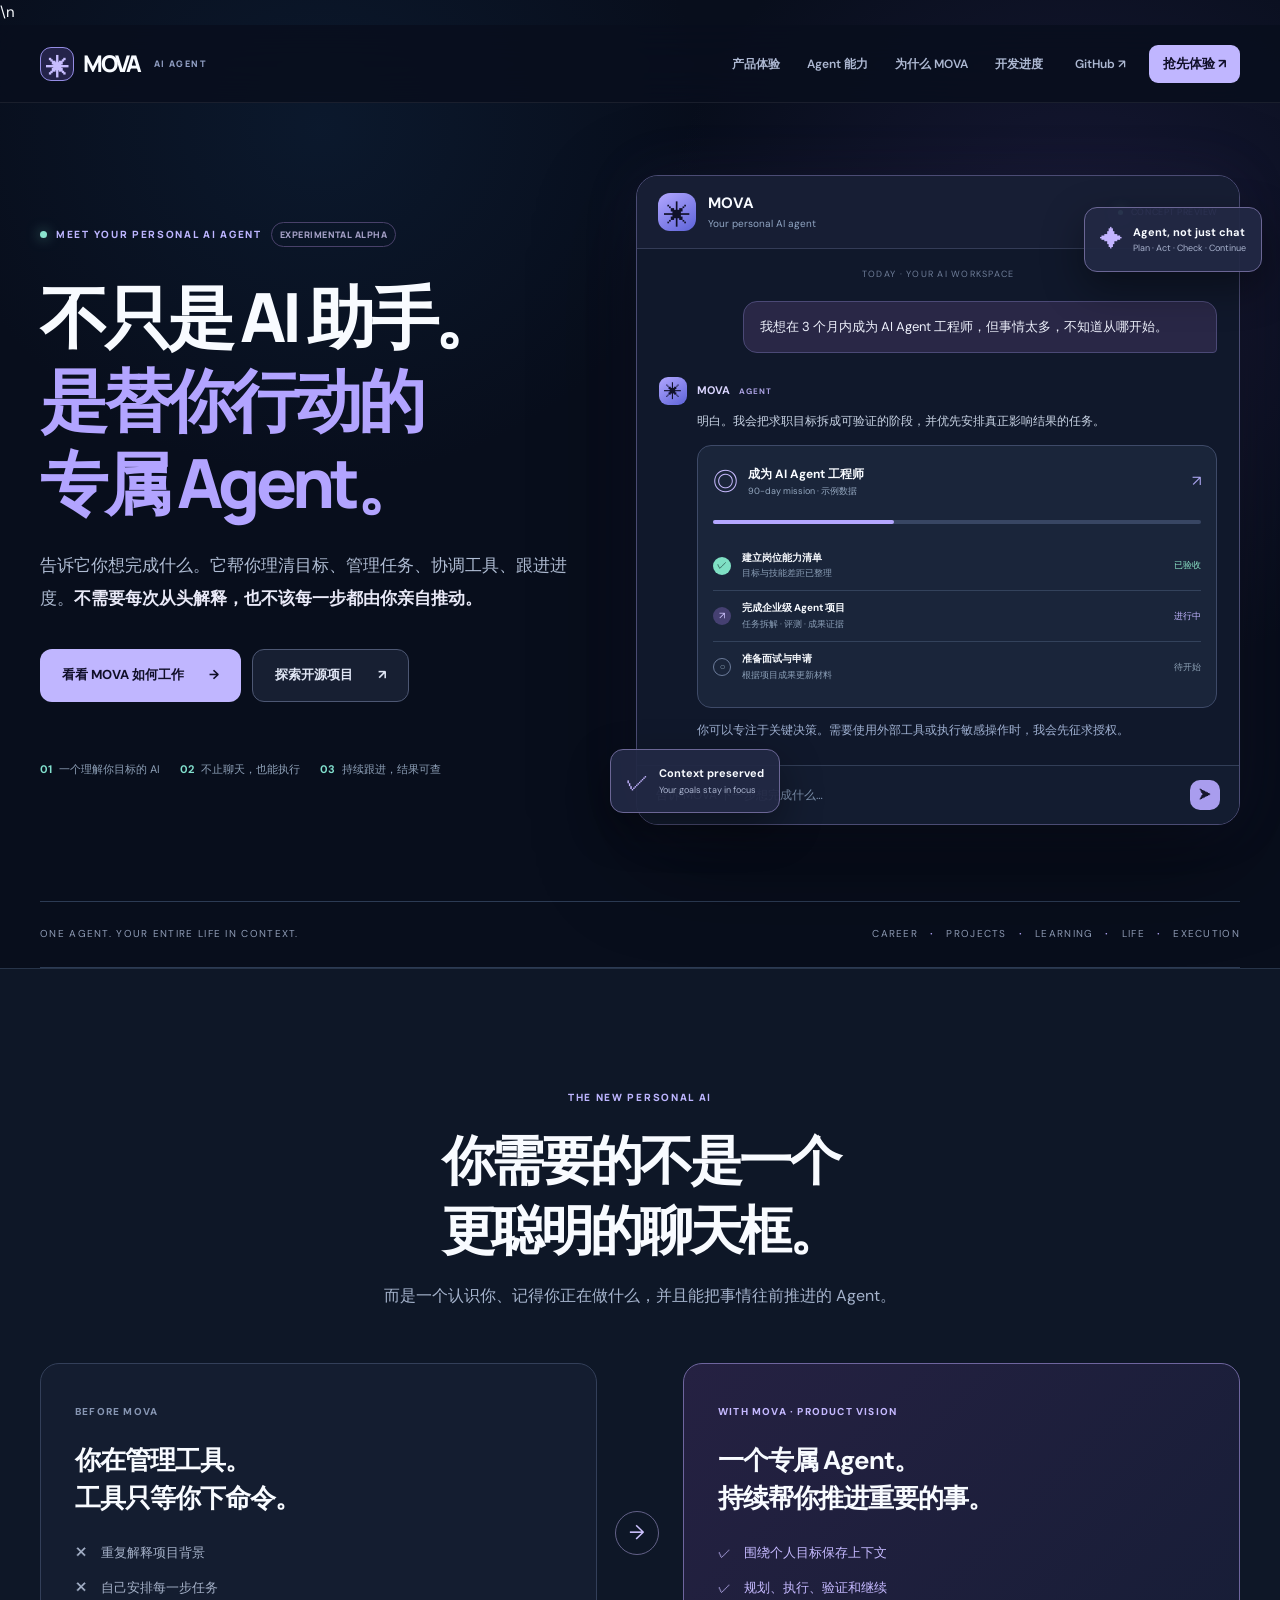
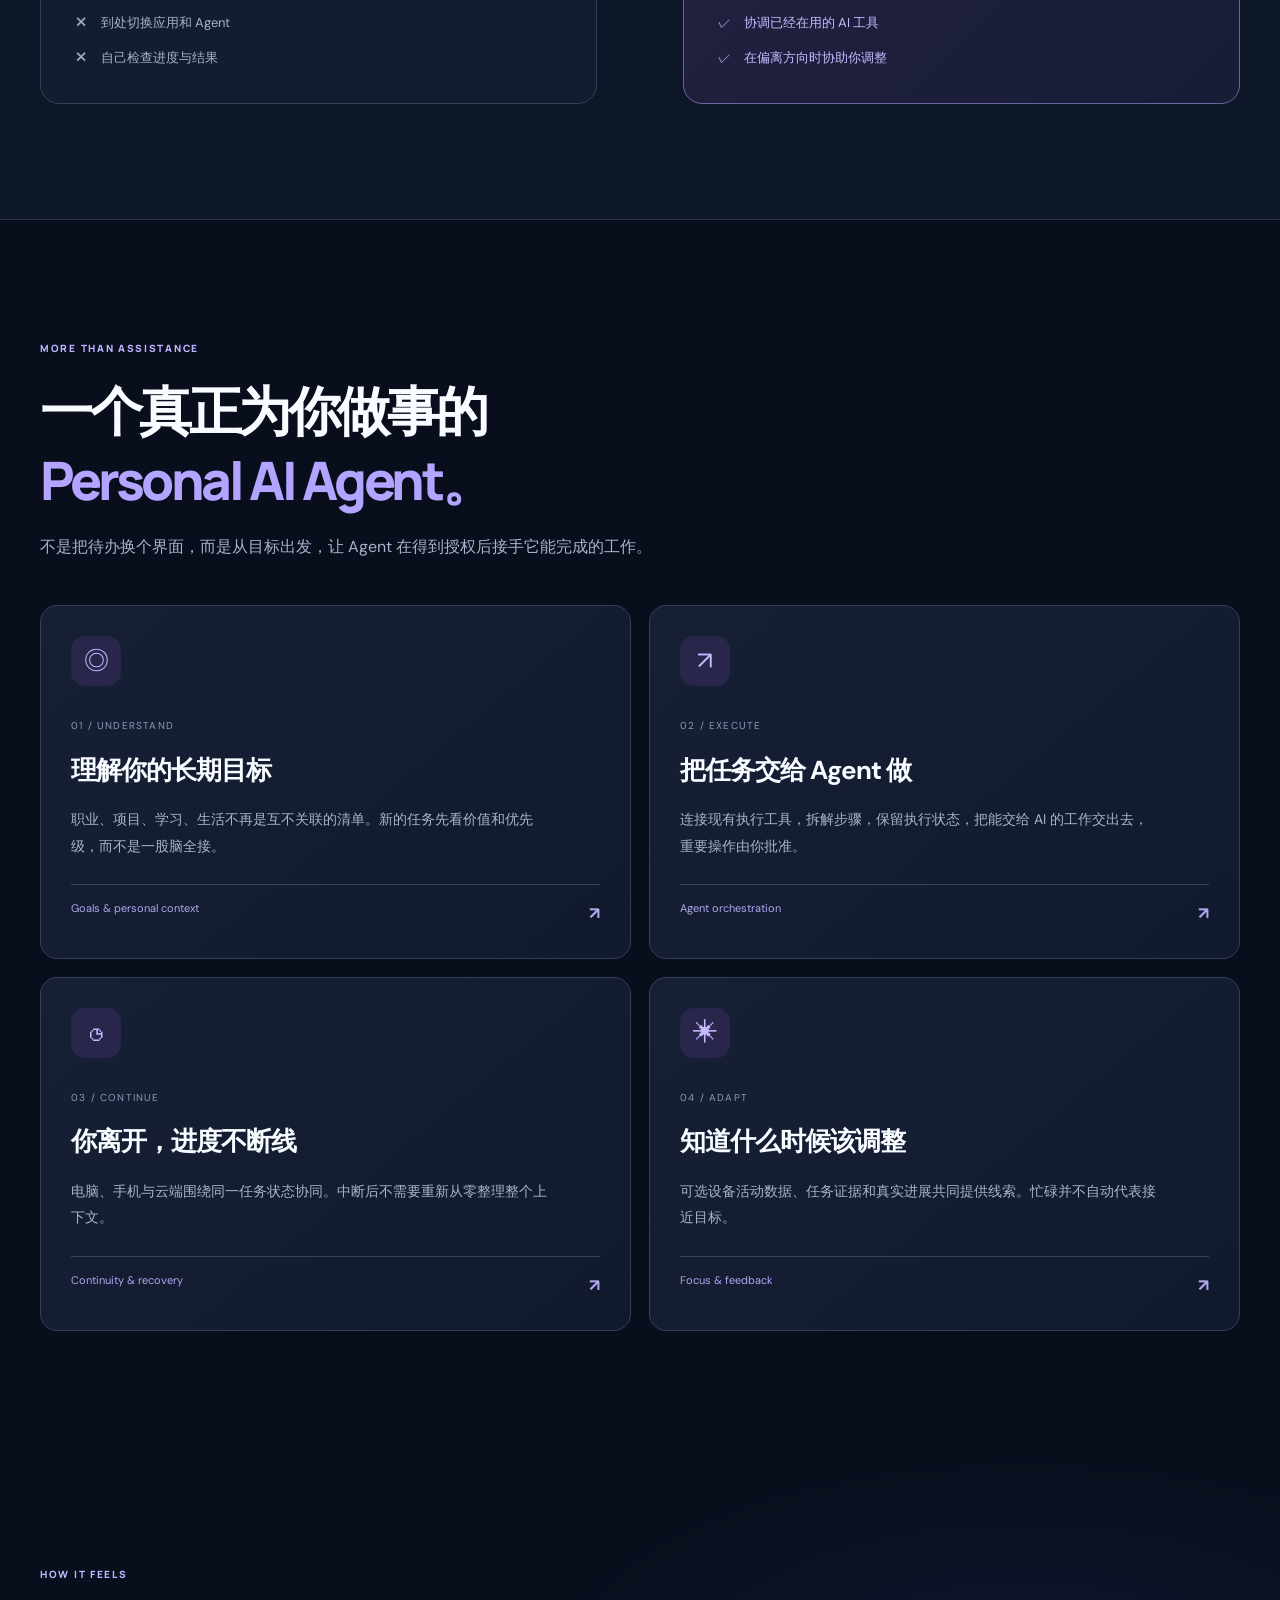
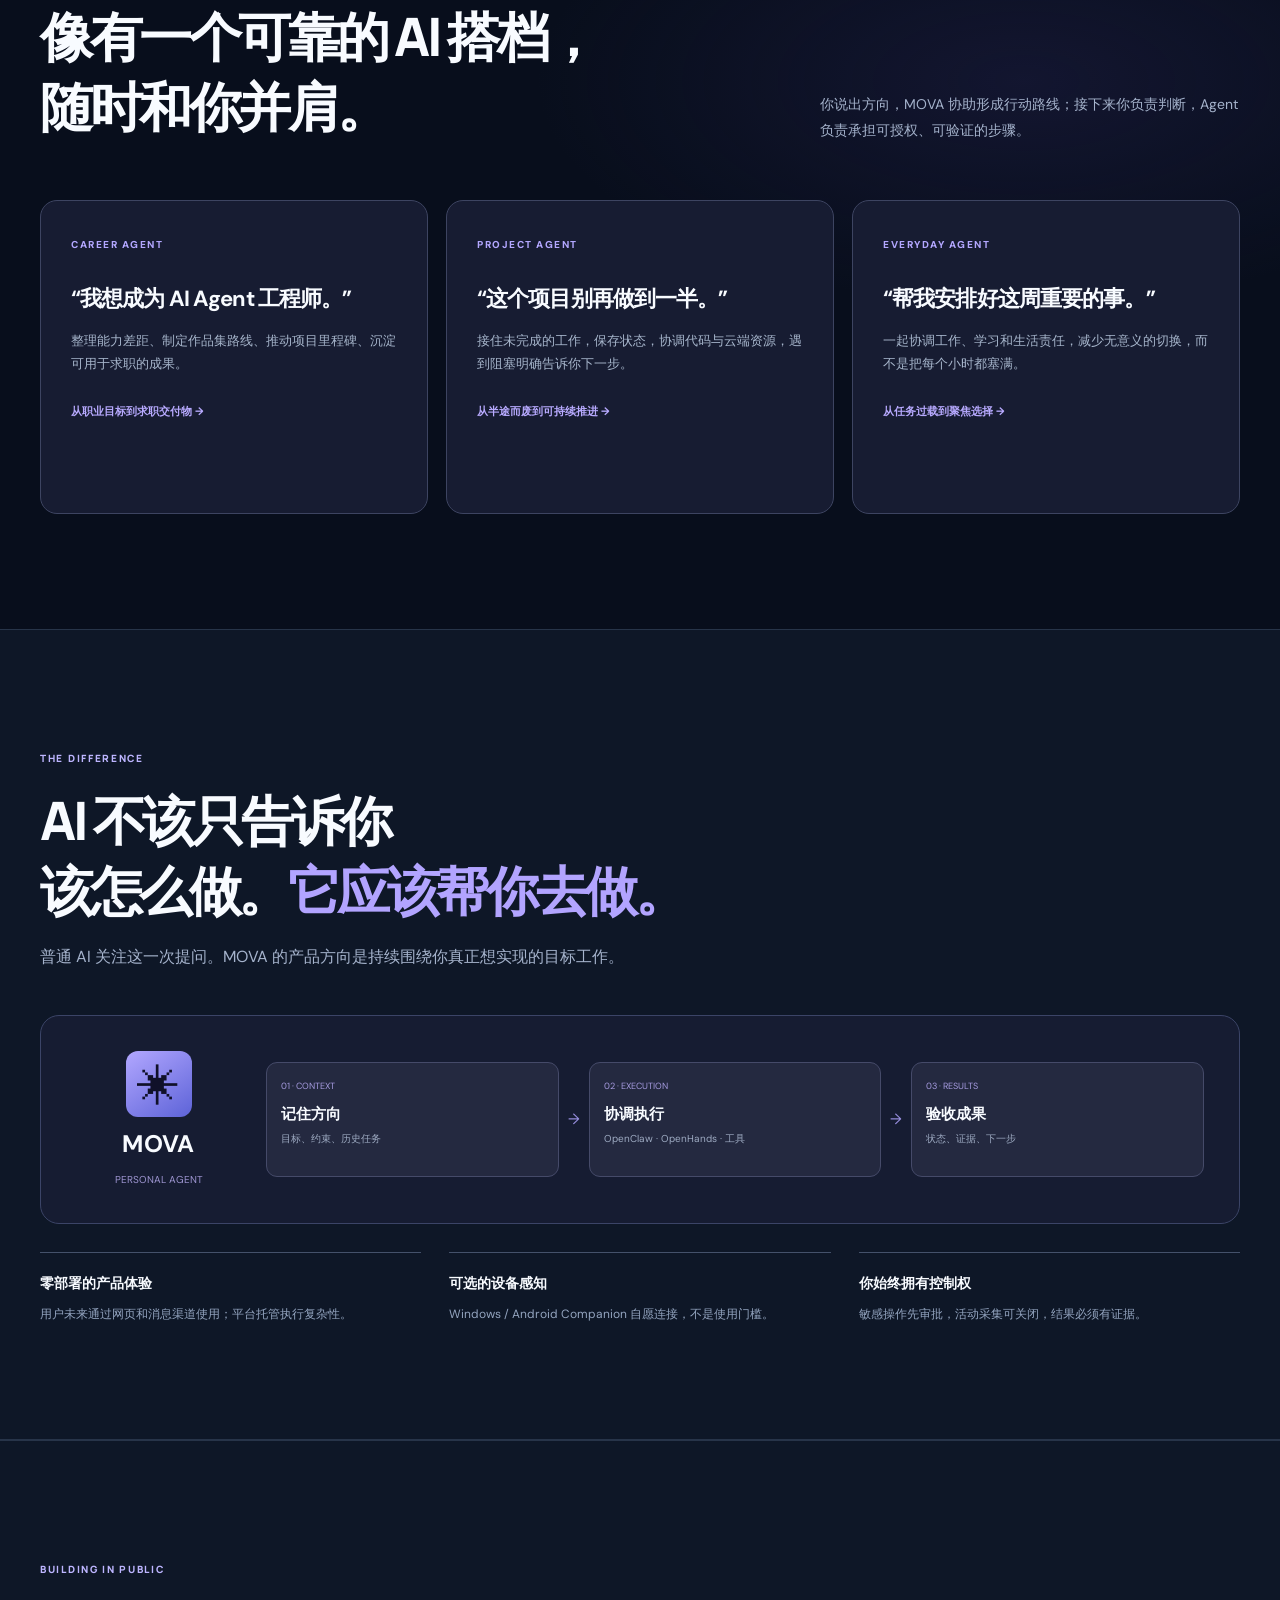
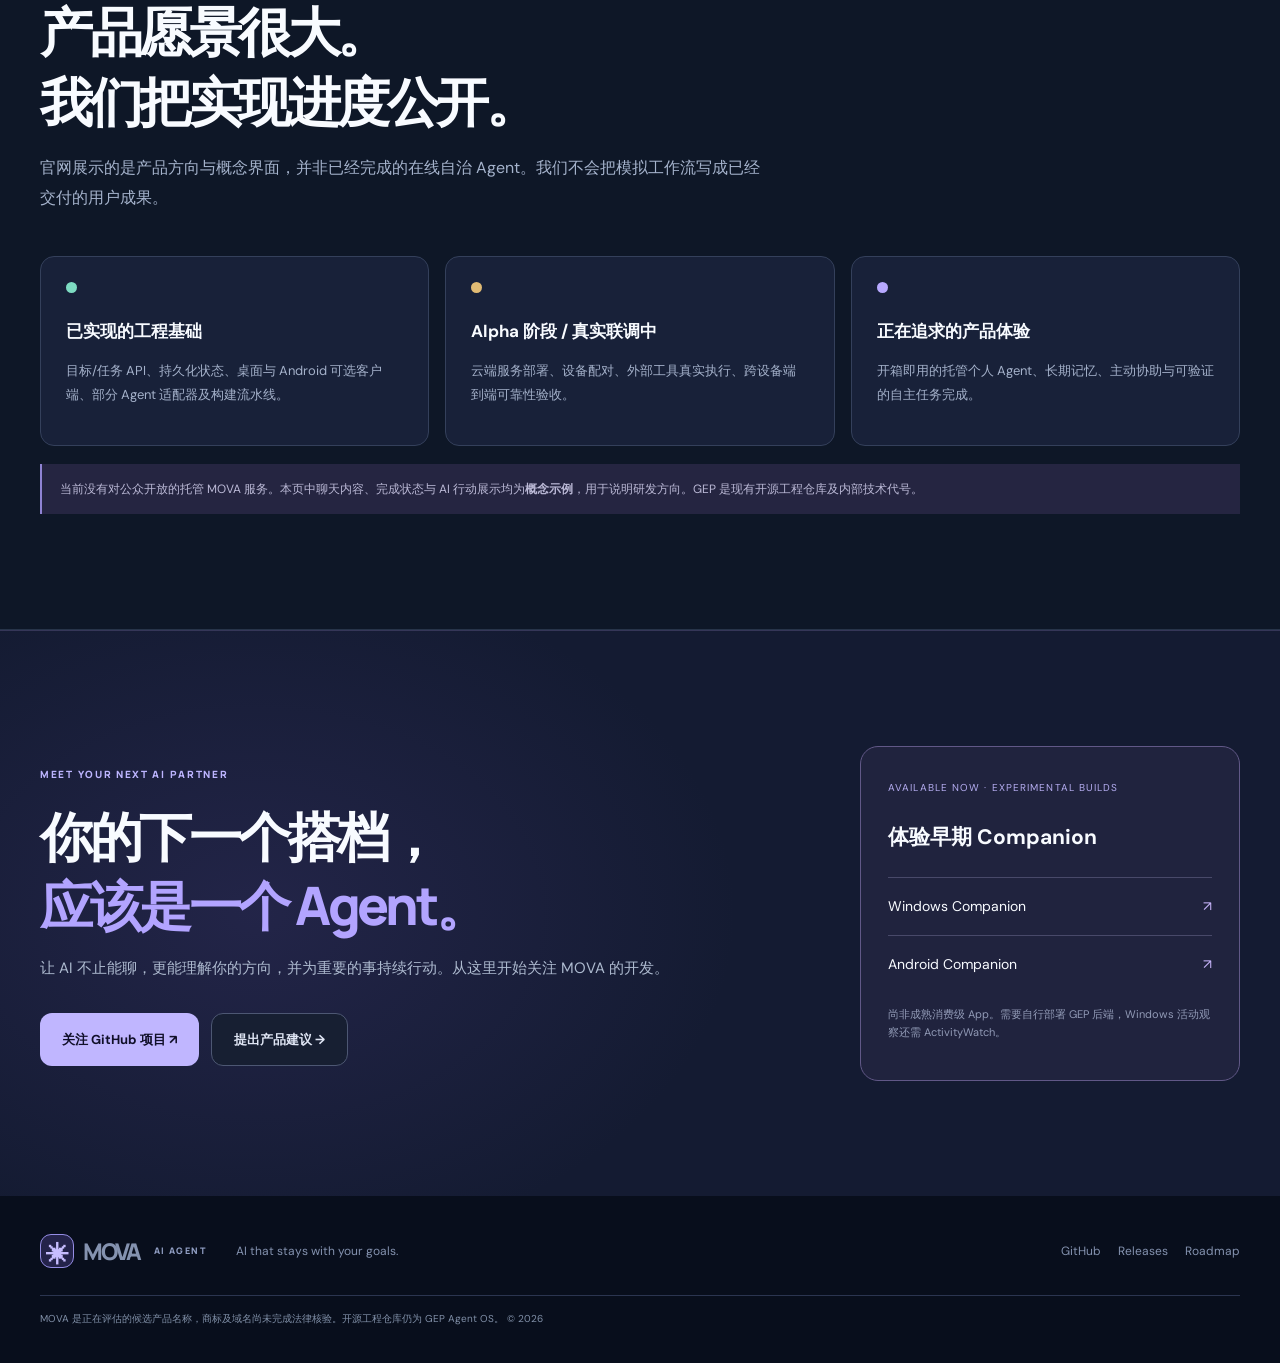
==== commit 326a01a8: "deploy: sync product website from main" ====
--- a/index.html
+++ b/index.html
@@ -1,15 +1,24 @@
 <!doctype html>
 <html lang="zh-CN"><head>
 <meta charset="utf-8"><meta name="viewport" content="width=device-width,initial-scale=1">
-<meta name="theme-color" content="#080e1c">
+<meta name="theme-color" content="#080e1c">\n<meta http-equiv="Cache-Control" content="no-cache, no-store, must-revalidate">
 <meta name="description" content="MOVA — 为你而行动的随身 AI Agent。理解长期目标，接手任务，协调工具，跟进结果。从想做，到做成。">
 <meta property="og:title" content="MOVA — 你的随身 AI Agent，不只回答，更会行动。">
 <meta property="og:description" content="从任务到目标，一个持续记住上下文、协调工作流、跟进成果的个人 AI Agent。">
 <meta property="og:type" content="website">
 <title>MOVA | 你的随身 AI Agent · 让目标真正发生</title>
-<link rel="icon" href="assets/gep-mark.svg" type="image/svg+xml">
-<link rel="stylesheet" href="styles.css">
-</head><body>
+<link rel="icon" href="assets/gep-mark.svg?v=20261010b" type="image/svg+xml">
+<link rel="stylesheet" href="styles.css?v=20261010b" type="text/css">
+<style id="gep-critical-layout">
+/* Defensive layout if a desktop browser has a stale or unavailable stylesheet. */
+html{box-sizing:border-box}*,*:before,*:after{box-sizing:inherit}
+body{margin:0;background:#080e1c;color:#f8fbff}
+.container{width:calc(100% - 56px);max-width:1200px;margin-left:auto;margin-right:auto}
+.hero{display:grid;grid-template-columns:minmax(0,.97fr) minmax(0,1.03fr);gap:28px;align-items:center}
+.hero-copy,.demo-shell,.demo-app{min-width:0}
+@media(max-width:950px){.hero{grid-template-columns:minmax(0,1fr)}}
+@media(max-width:650px){.container{width:calc(100% - 36px)}}
+</style></head><body>
 <div class="aura" aria-hidden="true"></div>
 <header class="topbar"><div class="container nav">
 <a href="#top" class="brand" aria-label="MOVA 首页"><span class="brand-mark"><span>✳</span></span><span>MOVA</span><span class="brand-suffix">AI AGENT</span></a>
--- a/styles.css
+++ b/styles.css
@@ -5,4 +5,18 @@
 .hero{display:grid;grid-template-columns:.97fr 1.03fr;min-height:730px;align-items:center;gap:28px;padding-top:72px;padding-bottom:76px}.tagline,.kicker{font-family:Manrope,Arial,sans-serif;color:#bdb5ff;font-weight:800;letter-spacing:.17em;font-size:10px}.tagline{display:flex;align-items:center;gap:9px;flex-wrap:wrap}.tagline i,.online i{height:7px;width:7px;background:#8be3ce;border-radius:50%;box-shadow:0 0 13px #79d8c7a8}.alpha-tag{border:1px solid #49416a;color:#a5a1c7;font-size:9px;padding:4px 8px;border-radius:20px;letter-spacing:.05em}.hero h1,.section-heading h2,.showcase-top h2,.cta-layout h2{font-family:Manrope,'PingFang SC',sans-serif;letter-spacing:-.065em;font-weight:800}.hero h1{font-size:clamp(43px,5.3vw,68px);line-height:1.22;margin:28px 0 25px}.hero h1 span,.section-heading h2 span,.cta-layout h2 span{color:var(--accent)}.hero-desc{font-size:17px;color:#afbcd3;max-width:560px;line-height:1.95;margin:0}.hero-desc strong{color:#e9e9f7;font-weight:600}.hero-actions{display:flex;gap:11px;flex-wrap:wrap;margin-top:34px}.hero-foot{display:flex;flex-wrap:wrap;gap:20px;margin-top:58px;color:#8d9fb6;font-size:11px}.hero-foot b{color:var(--mint);margin-right:4px}
 .demo-shell{position:relative;min-height:590px;display:flex;align-items:center;justify-content:center}.demo-halo{position:absolute;width:650px;height:650px;max-width:100%;background:radial-gradient(circle,#6155bf30,transparent 68%);pointer-events:none}.demo-app{position:relative;width:100%;max-width:560px;border:1px solid #4b4c74;background:#10182b;border-radius:22px;box-shadow:0 32px 100px #0007,0 0 60px #625fbd19;overflow:hidden}.demo-head{height:73px;display:flex;align-items:center;gap:12px;padding:0 21px;border-bottom:1px solid #343c57;background:#171e34}.agent-avatar,.turn-avatar,.op-avatar{display:grid;place-items:center;border-radius:12px;background:linear-gradient(145deg,#b2a7ff,#5d63d8);color:#101129;font-size:27px}.agent-avatar{width:38px;height:38px}.demo-head strong,.demo-head small{display:block}.demo-head strong{font-size:15px}.demo-head small{font-size:10px;color:#91a6c4}.online{margin-left:auto;color:#b9abff;font-size:9px;letter-spacing:.06em;white-space:nowrap}.online i{display:inline-block;margin-right:5px;width:5px;height:5px}.demo-body{padding:18px 22px 24px}.demo-time{font-size:9px;letter-spacing:.14em;color:#6f7e99;text-align:center;margin-bottom:19px}.bubble-user{margin-left:auto;max-width:85%;font-size:13px;line-height:1.7;background:#292746;border:1px solid #4b4976;border-radius:14px 14px 4px 14px;padding:14px 16px;color:#edf0fb}.ai-turn{display:flex;gap:10px;margin-top:24px}.turn-avatar{width:28px;height:28px;font-size:18px;flex-shrink:0;border-radius:9px}.turn-content{min-width:0;flex:1}.turn-name{color:#dad5ff;font-size:11px;font-weight:700}.turn-name i{font-size:8px;color:#ada3e4;font-style:normal;letter-spacing:.11em;margin-left:6px}.turn-content>p{font-size:12px;line-height:1.75;color:#c9d4e5;margin:8px 0 13px}.agent-plan{border:1px solid #3e4a68;background:#1a253a;border-radius:14px;padding:15px}.plan-header{display:flex;align-items:center;gap:10px}.plan-icon{color:#c9bbff;font-size:25px}.plan-header>div{flex:1}.plan-header b,.plan-header small{display:block}.plan-header b{font-size:12px}.plan-header small{font-size:9px;color:#94a7bf}.plan-link{color:#a9a3ec}.progress-track{height:4px;background:#384663;border-radius:7px;margin:17px 0}.progress-track>span{display:block;height:100%;background:#b4a7ff;width:37%;border-radius:7px}.plan-row{display:flex;align-items:center;gap:11px;padding:9px 0;border-bottom:1px solid #33425b}.plan-row:last-child{border-bottom:0}.plan-row>span{height:18px;width:18px;border-radius:50%;display:grid;place-items:center;font-size:10px;flex-shrink:0}.plan-row .done{color:#112c2b;background:#7fe0c4}.plan-row .working{color:#d0c6ff;background:#454071}.plan-row .open{color:#879db3;border:1px solid #6c7c9b}.plan-row>div{flex:1}.plan-row b{font-size:10px;display:block}.plan-row small{font-size:9px;display:block;color:#8b9fb7}.plan-row label{font-size:9px;color:#8be3c7;white-space:nowrap}.plan-row label.blue{color:#c1b5ff}.plan-row label.dim{color:#8da1b5}.turn-content .ai-question{color:#9fb0d1;margin:12px 0 0}.demo-compose{display:flex;align-items:center;justify-content:space-between;padding:14px 19px;color:#7d91ad;border-top:1px solid #323e57;background:#131c30;font-size:12px}.send-circle{width:30px;height:30px;display:grid;place-items:center;border-radius:10px;background:#a99dee;color:#17162e}.floating-note{position:absolute;z-index:2;display:flex;align-items:center;gap:10px;background:#222844ee;border:1px solid #6b6695;border-radius:13px;padding:12px 15px;box-shadow:0 15px 40px #0006}.floating-note>span{color:#c3b4ff;font-size:23px}.floating-note b,.floating-note small{display:block}.floating-note b{font-size:11px}.floating-note small{font-size:9px;color:#a8b2cd}.note-one{top:32px;right:-22px}.note-two{bottom:12px;left:-26px}.signal-strip{padding:24px 0;border-top:1px solid #2c3b54;border-bottom:1px solid #2c3b54;display:flex;justify-content:space-between;gap:15px;align-items:center;color:#8f9cb6;font-size:10px;letter-spacing:.13em}.signal-strip>div{display:flex;gap:12px;align-items:center}.signal-strip b{color:#b5a8fc}
 .section{padding:115px 0}.section-contrast,.operating-section,.build-section{background:#0e1727;border-top:1px solid #273449;border-bottom:1px solid #273449}.section-heading{margin-bottom:44px;max-width:730px}.section-heading.center{text-align:center;margin:0 auto 52px}.section-heading h2,.showcase-top h2,.cta-layout h2{font-size:clamp(34px,4.35vw,53px);line-height:1.32;margin:16px 0;font-weight:800}.section-heading p,.showcase-top p{color:#a5b3cc;font-size:16px;line-height:1.85}.shift-grid{display:grid;grid-template-columns:1fr 50px 1fr;gap:18px;align-items:center}.shift-card{padding:34px;border:1px solid #333f59;border-radius:19px;min-height:338px;background:#141d30}.shift-card>span{font-size:10px;letter-spacing:.12em;color:#8796b3;font-weight:800}.shift-card h3{font-size:26px;line-height:1.45;letter-spacing:-.04em;margin:19px 0 25px}.old-list,.new-list{display:grid;gap:13px;color:#a5b1c8;font-size:13px}.new{border-color:#6e659e;background:linear-gradient(135deg,#252142,#161d36)}.new>span,.new-list{color:#c5b9ff}.shift-arrow{display:grid;place-items:center;height:44px;width:44px;border-radius:50%;color:#cec3ff;border:1px solid #636188;font-size:20px}.feature-grid{display:grid;grid-template-columns:repeat(2,1fr);gap:18px}.feature-card{background:linear-gradient(140deg,#161f34,#111a2d);border:1px solid #34405b;border-radius:17px;padding:30px;min-height:350px;position:relative}.feature-symbol{display:grid;place-items:center;width:50px;height:50px;background:#28264a;color:#c7b9ff;border-radius:14px;font-size:25px;margin-bottom:26px}.feature-card>span{font-size:10px;letter-spacing:.12em;color:#8f99b9}.feature-card h3{font-size:26px;letter-spacing:-.04em;margin:11px 0 12px}.feature-card p{color:#a7b4cb;font-size:14px;line-height:1.9;max-width:480px}.feature-bottom{font-size:11px;color:#b3a7f1;margin-top:25px;border-top:1px solid #37425c;padding-top:14px;display:flex;justify-content:space-between}.feature-bottom b{font-size:17px}.showcase-section{background:radial-gradient(ellipse 650px 300px at 80% 30%,#2623535c,transparent 75%),var(--bg)}.showcase-top{display:flex;align-items:end;justify-content:space-between;gap:40px;margin-bottom:42px}.showcase-top p{max-width:420px;font-size:14px}.scenarios{display:grid;grid-template-columns:repeat(3,1fr);gap:18px}.scenarios article{border:1px solid #3d4461;background:#171c32;border-radius:17px;padding:30px;min-height:314px}.scenarios span{color:#b3a7ff;font-size:10px;font-weight:800;letter-spacing:.15em}.scenarios h3{font-size:22px;line-height:1.6;letter-spacing:-.04em;margin:25px 0 12px}.scenarios p{font-size:13px;color:#a6b5cb;line-height:1.8}.scenarios b{display:block;font-size:11px;color:#b8aaff;margin-top:26px}.operating-diagram{display:flex;align-items:center;gap:25px;border:1px solid #3b4467;background:#161c32;border-radius:19px;padding:35px}.op-core{display:flex;flex-direction:column;align-items:center;gap:7px;min-width:165px}.op-avatar{width:66px;height:66px;font-size:43px}.op-core strong{font-size:24px;letter-spacing:.02em}.op-core small{font-size:10px;color:#9f96d2}.op-flow{display:flex;flex:1;align-items:center;justify-content:space-between;gap:9px}.op-flow>div{background:#242940;border:1px solid #454a69;border-radius:11px;padding:16px 14px;flex:1;min-height:115px}.op-flow>span{color:#988fdf}.op-flow small,.op-flow b,.op-flow p{display:block}.op-flow small{color:#a69bdf;font-size:9px}.op-flow b{font-size:15px;margin:8px 0 0}.op-flow p{color:#9eabc2;font-size:10px;margin:3px 0}.operating-foot{display:grid;grid-template-columns:repeat(3,1fr);gap:28px;margin-top:28px}.operating-foot>div{border-top:1px solid #44516a;padding-top:19px}.operating-foot b,.operating-foot span{display:block}.operating-foot b{font-size:14px}.operating-foot span{font-size:12px;color:#93a4bf;margin-top:8px}.build-grid{display:grid;grid-template-columns:repeat(3,1fr);gap:16px}.build-grid>div{background:#182139;border:1px solid #34405b;border-radius:14px;padding:25px}.build-dot{height:11px;width:11px;display:block;border-radius:50%;margin-bottom:24px}.green{background:#7ddbc2}.amber{background:#e1bb74}.purple{background:#b7a9ff}.build-grid b{display:block;font-size:17px}.build-grid p{color:#a4b1ca;font-size:13px;line-height:1.85}.build-note{margin-top:18px;border-left:2px solid #8f83d3;background:#252541;padding:15px 18px;color:#bbb9d6;font-size:12px}.final-cta{background:radial-gradient(ellipse 600px 430px at 20% 50%,#39336a65,transparent 80%),#141b32;border-top:1px solid #353658}.cta-layout{display:grid;grid-template-columns:1fr 380px;gap:60px;align-items:center}.cta-layout h2{font-size:clamp(36px,4.4vw,53px);line-height:1.3}.cta-layout p{font-size:15px;color:#aebbd0}.cta-actions{display:flex;gap:12px;flex-wrap:wrap;margin-top:32px}.release-box{border:1px solid #615887;background:#20233e;border-radius:18px;padding:27px}.release-box>small{font-size:10px;color:#b5adf1;letter-spacing:.11em}.release-box h3{font-size:21px}.release-box a{display:flex;justify-content:space-between;padding:17px 0;border-top:1px solid #484969;font-size:14px}.release-box a span{color:#c7b4fb}.release-box p{font-size:11px;color:#919ab6}footer{padding:36px 0;color:#8492af}.footer{display:flex;align-items:center;gap:30px}.footer>span{font-size:12px}.footer>div:last-child{margin-left:auto;display:flex;gap:17px;font-size:12px}.footer-note{border-top:1px solid #2b3550;margin-top:25px;padding-top:14px;font-size:10px;line-height:1.7;color:#8190a8}
-@media(max-width:1100px){.navlinks{gap:14px}.hero h1{font-size:54px}.note-one{right:0}.note-two{left:0}}@media(max-width:950px){.navlinks{display:none}.navright{margin-left:auto}.hero{grid-template-columns:1fr;padding-top:65px;gap:15px}.hero h1{font-size:58px}.demo-shell{max-width:620px;width:100%;margin:0 auto}.signal-strip{flex-wrap:wrap;justify-content:center}.shift-grid{grid-template-columns:1fr}.shift-arrow{transform:rotate(90deg);margin:auto}.scenarios{grid-template-columns:1fr}.scenarios article{min-height:0}.operating-diagram{flex-direction:column}.op-flow{width:100%}.cta-layout{grid-template-columns:1fr}.release-box{max-width:520px}}@media(max-width:650px){.container{width:calc(100% - 36px)}.nav{height:68px}.brand{font-size:20px}.brand-suffix{font-size:8px}.text-link{display:none}.hero{padding:55px 0 48px;min-height:auto}.hero h1{font-size:clamp(37px,10vw,48px)}.hero-desc{font-size:14px}.hero-foot{margin-top:28px;gap:10px}.hero-foot span{font-size:10px;flex-basis:47%}.demo-shell{min-height:0;margin:43px 0 0}.demo-app{border-radius:16px}.demo-body{padding:13px}.demo-head{height:61px;padding:0 12px}.online{font-size:7px}.floating-note{display:none}.bubble-user{font-size:11px}.turn-content>p{font-size:11px}.signal-strip{font-size:9px}.signal-strip>div{flex-wrap:wrap;justify-content:center;font-size:9px;gap:7px}.section{padding:76px 0}.section-heading{margin-bottom:29px}.section-heading h2,.showcase-top h2{font-size:34px}.section-heading p,.showcase-top p{font-size:13px}.shift-card{min-height:0;padding:25px}.shift-card h3{font-size:22px}.feature-grid,.build-grid,.operating-foot{grid-template-columns:1fr}.feature-card{min-height:0;padding:25px}.feature-card h3{font-size:23px}.showcase-top{display:block}.operating-diagram{padding:22px}.op-flow{flex-direction:column}.op-flow>span{transform:rotate(90deg)}.op-flow>div{width:100%;min-height:auto}.cta-layout h2{font-size:35px}.footer{flex-wrap:wrap;gap:18px}.footer>div:last-child{margin-left:0;width:100%}.pill-button,.ghost-button{padding:0 16px;font-size:12px;min-height:47px}}@media(prefers-reduced-motion:reduce){html{scroll-behavior:auto}.pill-button:hover{transform:none}}+@media(max-width:1100px){.navlinks{gap:14px}.hero h1{font-size:54px}.note-one{right:0}.note-two{left:0}}@media(max-width:950px){.navlinks{display:none}.navright{margin-left:auto}.hero{grid-template-columns:1fr;padding-top:65px;gap:15px}.hero h1{font-size:58px}.demo-shell{max-width:620px;width:100%;margin:0 auto}.signal-strip{flex-wrap:wrap;justify-content:center}.shift-grid{grid-template-columns:1fr}.shift-arrow{transform:rotate(90deg);margin:auto}.scenarios{grid-template-columns:1fr}.scenarios article{min-height:0}.operating-diagram{flex-direction:column}.op-flow{width:100%}.cta-layout{grid-template-columns:1fr}.release-box{max-width:520px}}@media(max-width:650px){.container{width:calc(100% - 36px)}.nav{height:68px}.brand{font-size:20px}.brand-suffix{font-size:8px}.text-link{display:none}.hero{padding:55px 0 48px;min-height:auto}.hero h1{font-size:clamp(37px,10vw,48px)}.hero-desc{font-size:14px}.hero-foot{margin-top:28px;gap:10px}.hero-foot span{font-size:10px;flex-basis:47%}.demo-shell{min-height:0;margin:43px 0 0}.demo-app{border-radius:16px}.demo-body{padding:13px}.demo-head{height:61px;padding:0 12px}.online{font-size:7px}.floating-note{display:none}.bubble-user{font-size:11px}.turn-content>p{font-size:11px}.signal-strip{font-size:9px}.signal-strip>div{flex-wrap:wrap;justify-content:center;font-size:9px;gap:7px}.section{padding:76px 0}.section-heading{margin-bottom:29px}.section-heading h2,.showcase-top h2{font-size:34px}.section-heading p,.showcase-top p{font-size:13px}.shift-card{min-height:0;padding:25px}.shift-card h3{font-size:22px}.feature-grid,.build-grid,.operating-foot{grid-template-columns:1fr}.feature-card{min-height:0;padding:25px}.feature-card h3{font-size:23px}.showcase-top{display:block}.operating-diagram{padding:22px}.op-flow{flex-direction:column}.op-flow>span{transform:rotate(90deg)}.op-flow>div{width:100%;min-height:auto}.cta-layout h2{font-size:35px}.footer{flex-wrap:wrap;gap:18px}.footer>div:last-child{margin-left:0;width:100%}.pill-button,.ghost-button{padding:0 16px;font-size:12px;min-height:47px}}@media(prefers-reduced-motion:reduce){html{scroll-behavior:auto}.pill-button:hover{transform:none}}
+/* Desktop resilience: fit intrinsic content within every responsive grid column. */
+.hero,.feature-grid,.shift-grid,.scenarios,.cta-layout,.build-grid,.operating-foot{min-width:0}
+.hero>* ,.feature-grid>*,.shift-grid>*,.scenarios>*,.cta-layout>*,.build-grid>*,.operating-foot>*{min-width:0}
+.demo-shell,.demo-app,.turn-content,.ai-turn,.agent-plan,.plan-header{min-width:0;max-width:100%}
+.demo-body,.demo-app,.feature-card,.scenarios article{overflow-wrap:break-word}
+.hero h1,.section-heading h2,.showcase-top h2,.cta-layout h2{overflow-wrap:anywhere}
+@media(min-width:951px){
+.hero{grid-template-columns:minmax(0,.97fr) minmax(0,1.03fr)}
+.demo-app{width:100%}
+.navlinks{min-width:0}
+}
+@media(min-width:651px) and (max-width:1100px){
+.hero{grid-template-columns:minmax(0,.92fr) minmax(0,1.08fr)}
+}
